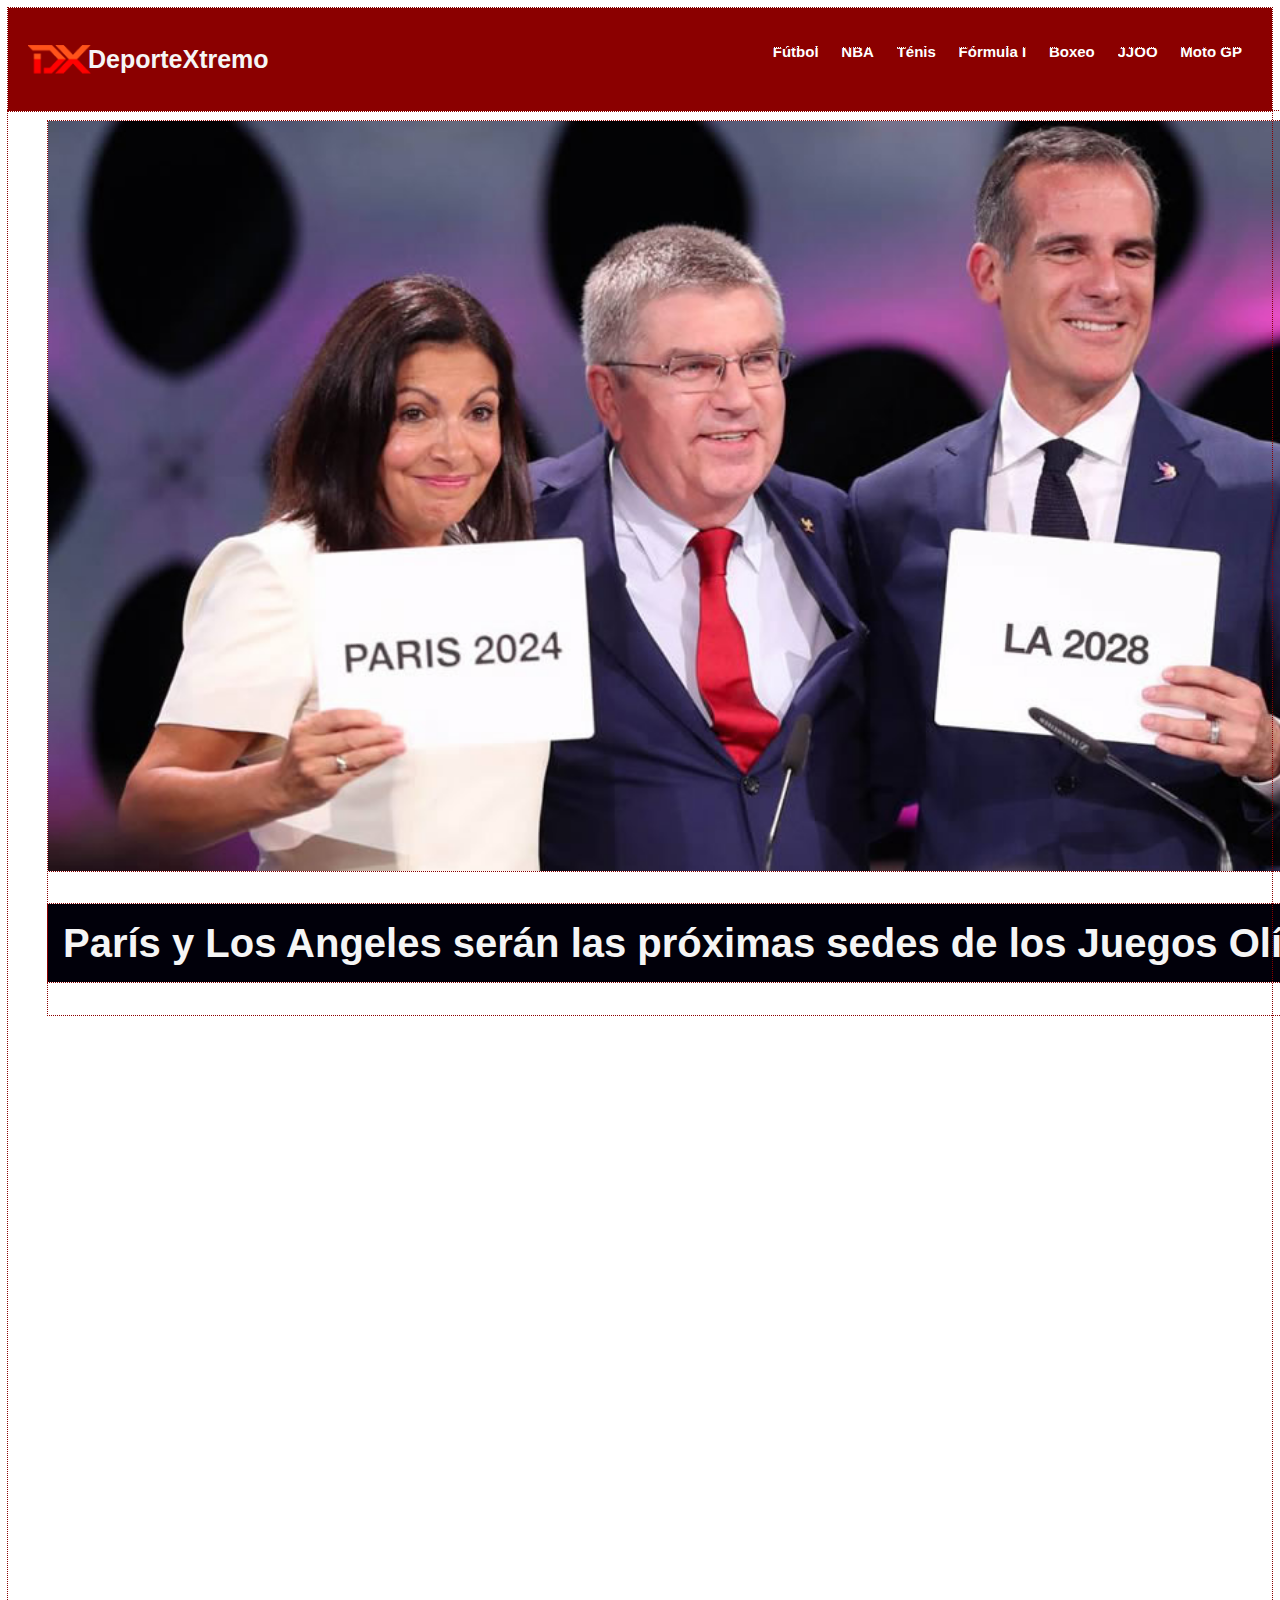
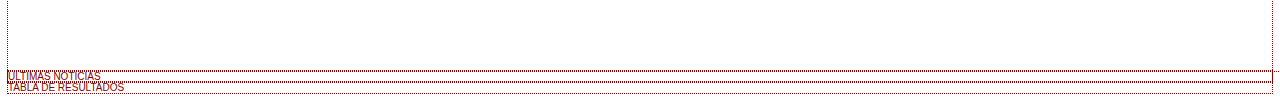
==== index.html @ c5647dcc "Animaciones básicas" ====
<!DOCTYPE html>
<html lang="es-AR">
<head>
    <meta charset="UTF-8">
    <title>DX DeporteXtremo</title>
    </head>
    <link rel="stylesheet" href="https://meyerweb.com/eric/tools/css/reset/reset.css">
    <link rel="stylesheet" href="css/style.css">
<body>
    
    <!-- INICIO HEADER -->
    <header>
        <h1>DeporteXtremo</h1>

            <nav>
                <ul>
                    <li><a href="#">Fútbol</a></li>
                    <li><a href="#">NBA</a></li>
                    <li><a href="#">Ténis</a></li>
                    <li><a href="#">Fórmula I</a></li>
                    <li><a href="#">Boxeo</a></li>
                    <li><a href="#">JJOO</a></li>
                    <li><a href="#">Moto GP</a></li>
                </ul>
            </nav>

    </header>

    <main>

        <section id="noticias_destacadas">

        <!-- INICIO NOTICIAS DESTACADAS -->
        <!-- Destacada #1 -->
            <figure>
                <img src="img/juegos-olimpicos.jpg" alt="JJOO Sorteo">
                    <figcaption>
                        <h2>París y Los Angeles serán las próximas sedes de los Juegos Olímpicos</h2>
                    </figcaption>
            </figure>
        <!-- Destacada #2 -->
            <figure>
                <img src="img/f1.jpg" alt="F1">
                    <figcaption>
                        <h2>Ricciardo marcó el ritmo en los libres de Azerbaiyán</h2>
                    </figcaption>
            </figure>
        <!-- Destacada #3 -->
            <figure>
                <img src="img/rally.jpg" alt="Rally">
                    <figcaption>
                        <h2>En Córdoba arrancó la primer etapa del 38° Rally de la Argentina</h2>
                    </figcaption>
                    </figure>
      
          <!-- FIN NOTICIAS DESTACADAS -->

        </section>

        <section id="ultimas_noticias">
            ULTIMAS NOTICIAS
        </section>

        <section id="tabla_resultados">
            TABLA DE RESULTADOS
        </section>

    </main>

</body>
</html>
---- css/style.css ----
:root {
    font-size: 62.5%;

}

* {
    outline: dotted 1px darkred;
}
body {
    font-family: Arial, Helvetica, sans-serif;
    color: darkred;
    font-size: 1rem;
    overflow-x: hidden;
}
header {
    background-color: darkred;
    padding: 2rem;
    overflow: auto;
}
h1 {
    font-size: 2.5rem;
    font-weight: bold;
    color: whitesmoke;
    float: left;
    background-image: url("../img/logo.png");
    background-repeat: no-repeat;
    background-size: contain;
    padding-left: 6rem;
}


nav {
    float: right;
    margin-top: 0.5rem;
}    
    
nav li {
    width: 10rem;
    display: inline;
    margin: 0 1rem;
}

nav li a {
    color: white;
    font-size: 1.5rem;
    font-weight: bolder;
    text-decoration: none;
}

#noticias_destacadas {
    width: 300vw;
    overflow: auto;
    animation: 15s slider infinite;
}

figure {
    float: left;

}

figure img
{
    display: block;
    width: 100%;
}

figure figcaption {
    background-color: rgb(1, 0, 10);
}

figure h2 {
    color: whitesmoke;
    font-weight: bold;
    font-size: 4rem;
    text-align: justify;
    padding: 1.5rem;
    line-height: 120%;
}

@keyframes slider {
    0% { margin-left: 0 }
    20% { margin-left: 0}
    40% { margin-left: -100vw}
    60% { margin-left: -100vw;}
    80% { margin-left: -200vw}
    100% { margin-left: -200vw };
    }
}
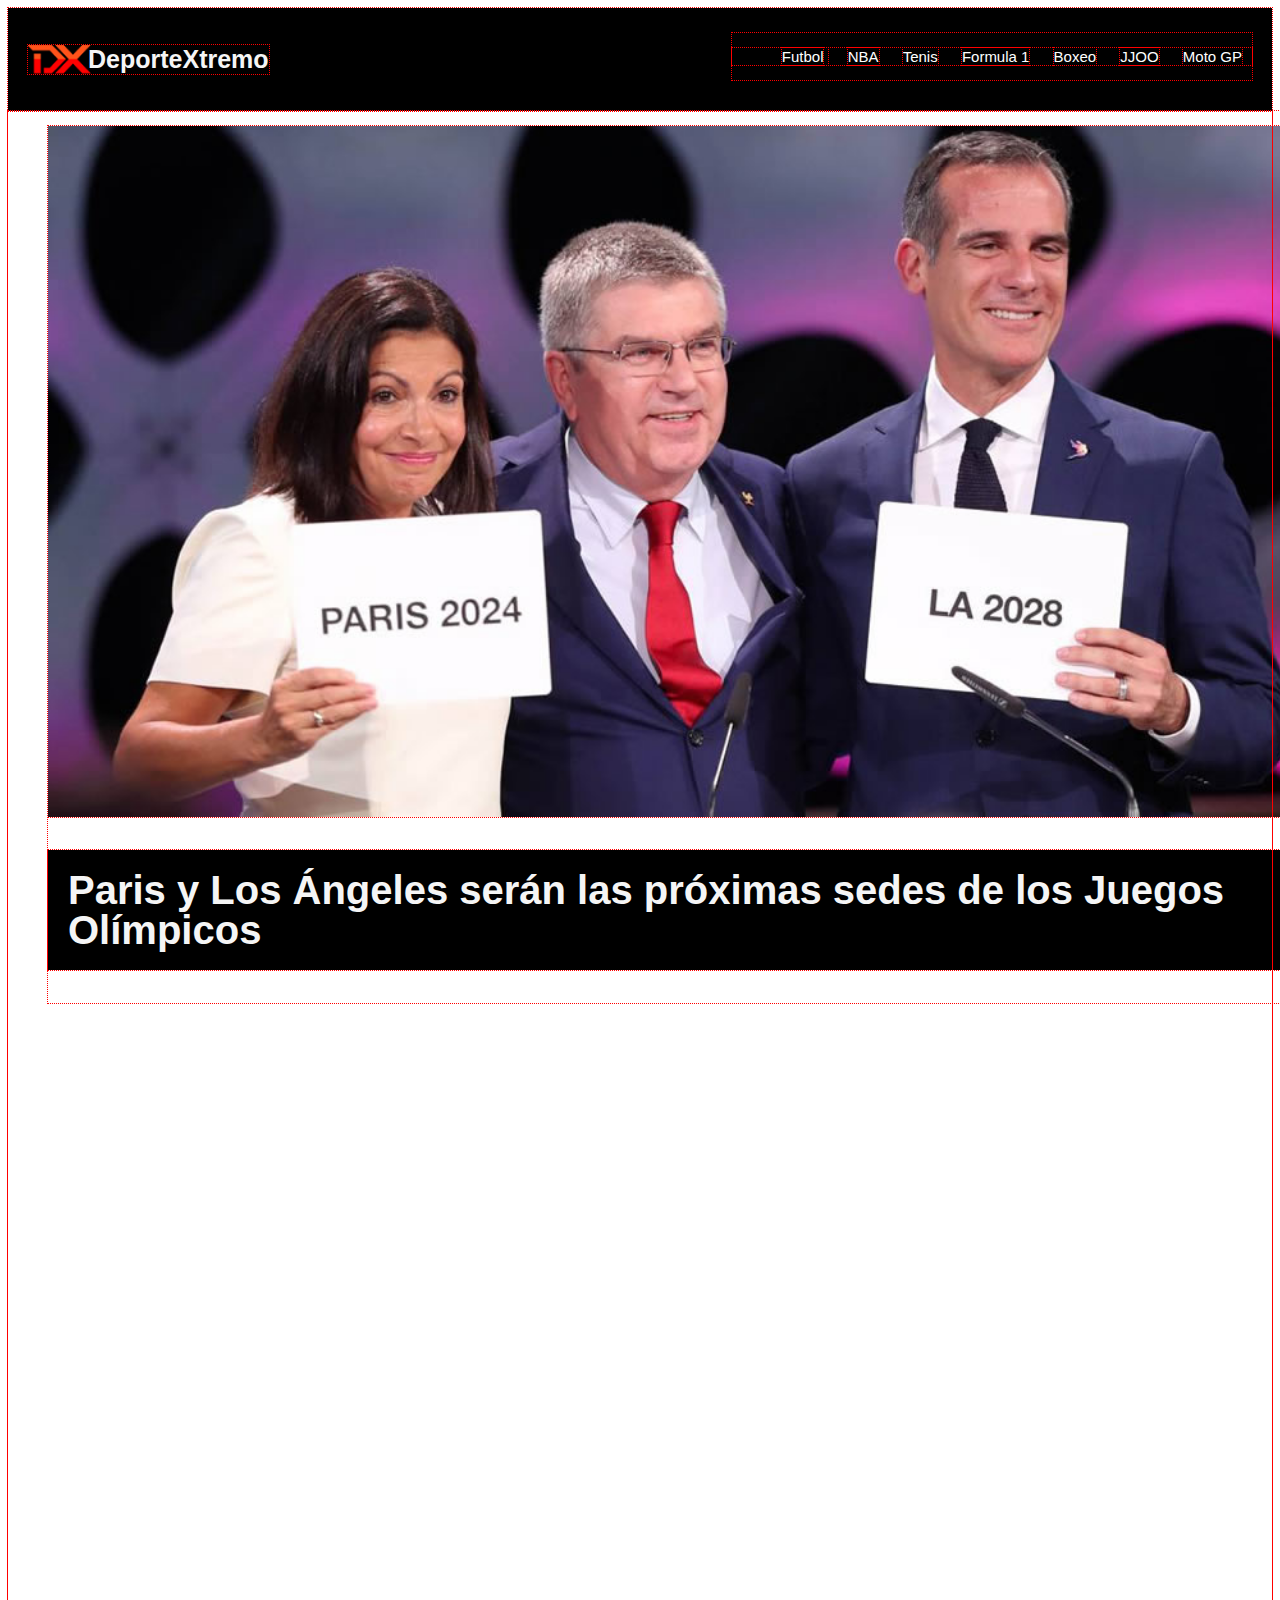
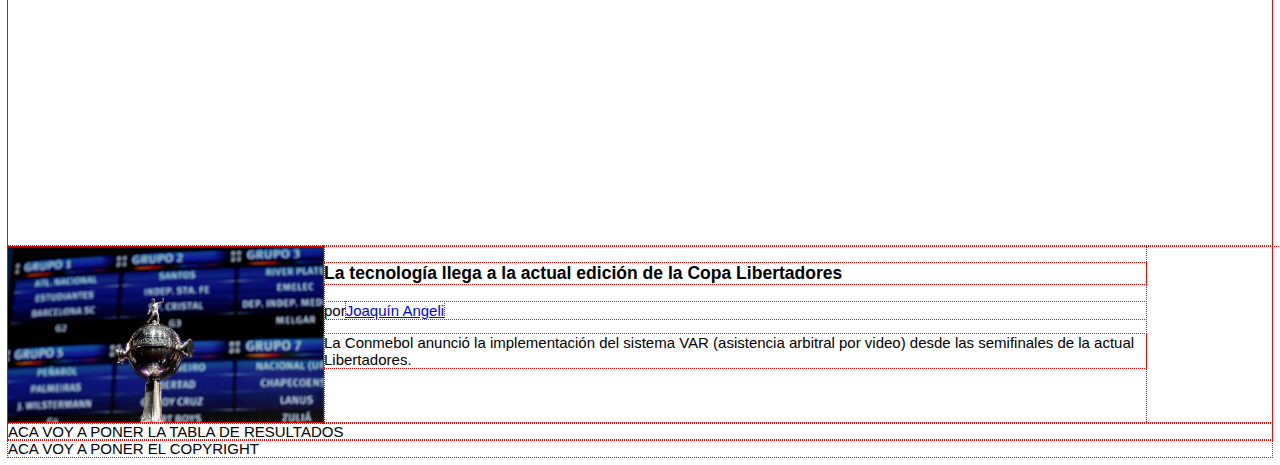
==== commit 5f0a881f: "Incorporando Flexbox" ====
--- a/index.html
+++ b/index.html
@@ -1,71 +1,82 @@
 <!DOCTYPE html>
 <html lang="es-AR">
-<head>
-    <meta charset="UTF-8">
-    <title>DX DeporteXtremo</title>
+    <head>
+        <meta charset="utf-8">
+        <title>DX - DeporteXtremo</title>
+        <link rel="stylesheet" href="https://meyerweb.com/eric/tools/css/reset/reset.css">
+        <link rel="stylesheet" href="css/dx.css">
     </head>
-    <link rel="stylesheet" href="https://meyerweb.com/eric/tools/css/reset/reset.css">
-    <link rel="stylesheet" href="css/style.css">
-<body>
-    
-    <!-- INICIO HEADER -->
-    <header>
-        <h1>DeporteXtremo</h1>
+    <body>
+        <!-- INICIO HEADER -->
+        <header>
+            <h1>DeporteXtremo</h1>
 
             <nav>
                 <ul>
-                    <li><a href="#">Fútbol</a></li>
+                    <li>
+                        <a href="#">Futbol</a>
+                    </li>
                     <li><a href="#">NBA</a></li>
-                    <li><a href="#">Ténis</a></li>
-                    <li><a href="#">Fórmula I</a></li>
+                    <li><a href="#">Tenis</a></li>
+                    <li><a href="#">Formula 1</a></li>
                     <li><a href="#">Boxeo</a></li>
                     <li><a href="#">JJOO</a></li>
                     <li><a href="#">Moto GP</a></li>
                 </ul>
             </nav>
 
-    </header>
+        </header>
+        <!-- FIN DE HEADER -->
 
-    <main>
+        <main>
+            <section id="noticias-destacadas">
+                <!-- INICIO NOTICIAS DESTACADAS -->
+                <!-- Destacada #1 -->
+                <figure>
+                    <img src="img/juegos-olimpicos.jpg" alt="JJOO Sorteo">
+                    <figcaption>
+                        <h2>Paris y Los Ángeles serán las próximas sedes de los Juegos Olímpicos</h2>
+                    </figcaption>
+                </figure>
 
-        <section id="noticias_destacadas">
-
-        <!-- INICIO NOTICIAS DESTACADAS -->
-        <!-- Destacada #1 -->
-            <figure>
-                <img src="img/juegos-olimpicos.jpg" alt="JJOO Sorteo">
-                    <figcaption>
-                        <h2>París y Los Angeles serán las próximas sedes de los Juegos Olímpicos</h2>
-                    </figcaption>
-            </figure>
-        <!-- Destacada #2 -->
-            <figure>
-                <img src="img/f1.jpg" alt="F1">
+                <!-- Destacada #2 -->
+                <figure>
+                    <img src="img/f1.jpg" alt="F1 Azerbaiyán">
                     <figcaption>
                         <h2>Ricciardo marcó el ritmo en los libres de Azerbaiyán</h2>
                     </figcaption>
-            </figure>
-        <!-- Destacada #3 -->
-            <figure>
-                <img src="img/rally.jpg" alt="Rally">
+                </figure>
+
+                <!-- Destacada #3 -->
+                <figure>
+                    <img src="img/rally.jpg" alt="Rally Cordoba">
                     <figcaption>
-                        <h2>En Córdoba arrancó la primer etapa del 38° Rally de la Argentina</h2>
+                        <h2>En Córdoba arrancó la 1er etapa del 38° Rally de la Argentina</h2>
                     </figcaption>
-                    </figure>
-      
-          <!-- FIN NOTICIAS DESTACADAS -->
+                </figure>
+                <!-- FIN DE NOTICIAS DESTACADAS -->
+            </section>
 
-        </section>
+            <section id="ultimas-noticias">
+                <article class="noticia">
+                   <div class="noticia-img">
+                       <img src="img/sorteo-libertadores.jpg">
+                   </div> 
+                   <div class="noticia-txt">
+                       <h3>La tecnología llega a la actual edición de la Copa Libertadores</h3>
+                       <p>por<a href="#">Joaquín Angeli</a></p>
+                       <p>La Conmebol anunció la implementación del sistema VAR (asistencia arbitral por video) desde las semifinales de la actual Libertadores.</p>
+                   </div>
+                </article>
+            </section>
 
-        <section id="ultimas_noticias">
-            ULTIMAS NOTICIAS
-        </section>
+            <section id="tabla-resultados">
+                ACA VOY A PONER LA TABLA DE RESULTADOS
+            </section>
+        </main>
 
-        <section id="tabla_resultados">
-            TABLA DE RESULTADOS
-        </section>
-
-    </main>
-
-</body>
+        <footer>
+            ACA VOY A PONER EL COPYRIGHT
+        </footer>
+    </body>
 </html>--- a/css/dx.css
+++ b/css/dx.css
@@ -0,0 +1,87 @@
+:root {
+    font-size: 62.5%;
+}
+* {
+    outline: dotted 1px red;
+}
+body {
+    font-family: Arial, Helvetica, sans-serif;
+    color: black;
+    font-size: 1.5rem;
+    overflow-x: hidden;
+}
+header {
+    background-color: black;
+    padding: 2rem;
+    overflow: auto;
+}
+h1 {
+    font-size: 2.5rem;
+    font-weight: 600;
+    color: whitesmoke;
+    float: left;
+    background-image: url("../img/logo.png");
+    background-repeat: no-repeat;
+    background-size: contain;
+    padding-left: 6rem;
+}
+nav {
+    float: right;
+    margin-top: 0.5rem;
+}
+nav li {
+    display: inline;
+    margin: 0 1rem;
+}
+nav li a {
+    color: #FFF;
+    text-decoration: none;
+}
+#noticias-destacadas {
+    width: 300vw;
+    overflow: auto;
+    animation: 20s slider infinite;
+}
+figure {
+    float: left;
+    width: 100vw;
+}
+img {
+    display: block;
+    width: 100%;
+}
+figure figcaption {
+    background-color: black;
+}
+figure h2 {
+    color: whitesmoke;
+    font-weight: bold;
+    font-size: 4rem;
+    padding: 2rem;
+    line-height: 100%;
+}
+
+.noticia {
+    display: flex;
+    flex-direction: ;
+}
+
+.noticia-img {
+    width: 25%;
+
+}
+
+.noticia-txt {
+    width: 65%;
+}
+
+@keyframes slider {
+    0% { margin-left: 0 }
+    20% { margin-left: 0 }
+
+    40% { margin-left: -100vw }
+    60% { margin-left: -100vw }
+
+    80% { margin-left: -200vw }
+    100% { margin-left: -200vw }
+}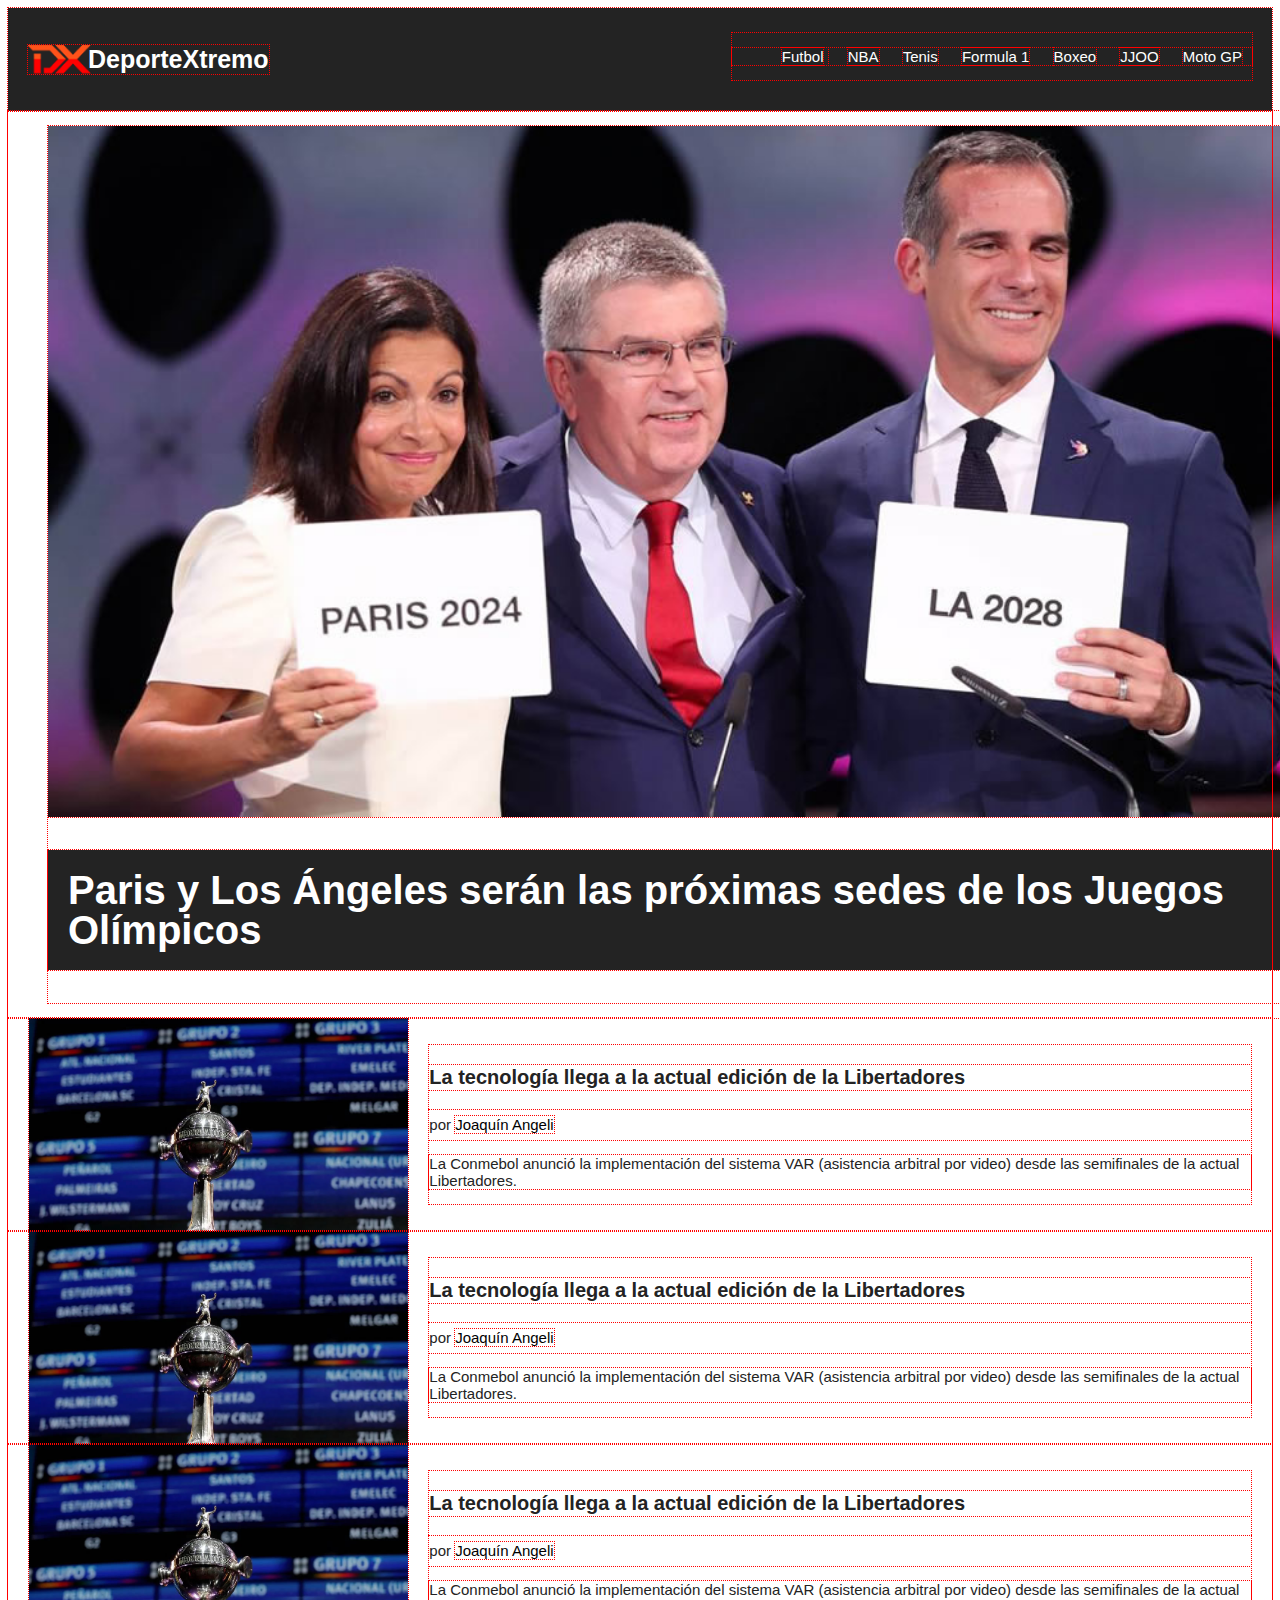
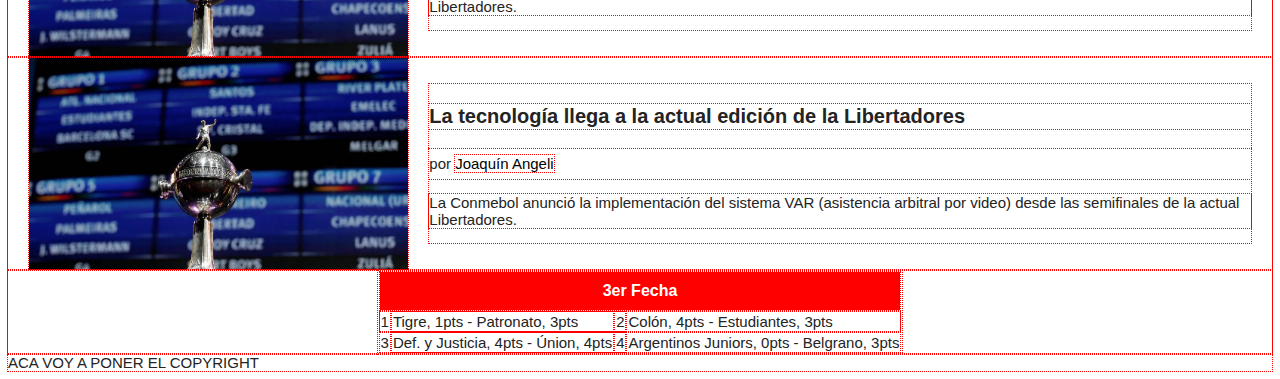
==== commit b35e1c30: "Actualización" ====
--- a/index.html
+++ b/index.html
@@ -39,39 +39,106 @@
                     </figcaption>
                 </figure>
 
-                <!-- Destacada #2 -->
+                <!-- Destacada #2 --
                 <figure>
                     <img src="img/f1.jpg" alt="F1 Azerbaiyán">
                     <figcaption>
                         <h2>Ricciardo marcó el ritmo en los libres de Azerbaiyán</h2>
                     </figcaption>
                 </figure>
+                <!---->
 
-                <!-- Destacada #3 -->
+                <!-- Destacada #3 --
                 <figure>
                     <img src="img/rally.jpg" alt="Rally Cordoba">
                     <figcaption>
                         <h2>En Córdoba arrancó la 1er etapa del 38° Rally de la Argentina</h2>
                     </figcaption>
                 </figure>
+                <!---->
                 <!-- FIN DE NOTICIAS DESTACADAS -->
             </section>
 
             <section id="ultimas-noticias">
+                <!-- Inicio Noticia #1 -->
                 <article class="noticia">
-                   <div class="noticia-img">
-                       <img src="img/sorteo-libertadores.jpg">
-                   </div> 
-                   <div class="noticia-txt">
-                       <h3>La tecnología llega a la actual edición de la Copa Libertadores</h3>
-                       <p>por<a href="#">Joaquín Angeli</a></p>
-                       <p>La Conmebol anunció la implementación del sistema VAR (asistencia arbitral por video) desde las semifinales de la actual Libertadores.</p>
-                   </div>
+                    <div class="noticia-img">
+                        <img src="img/sorteo-libertadores.jpg" alt="Sorteo Libertadores">
+                    </div>
+
+                    <div class="noticia-txt">
+                        <h3>La tecnología llega a la actual edición de la Libertadores</h3>
+                        <p>por <a href="#">Joaquín Angeli</a></p>
+                        <p>La Conmebol anunció la implementación del sistema VAR (asistencia arbitral por video) desde las semifinales de la actual Libertadores.</p>
+                    </div>
                 </article>
+                <!-- Fin de Noticia #1 -->
+                
+                <!-- Inicio Noticia #2 -->
+                <article class="noticia">
+                    <div class="noticia-img">
+                        <img src="img/sorteo-libertadores.jpg" alt="Sorteo Libertadores">
+                    </div>
+
+                    <div class="noticia-txt">
+                        <h3>La tecnología llega a la actual edición de la Libertadores</h3>
+                        <p>por <a href="#">Joaquín Angeli</a></p>
+                        <p>La Conmebol anunció la implementación del sistema VAR (asistencia arbitral por video) desde las semifinales de la actual Libertadores.</p>
+                    </div>
+                </article>
+                <!-- Fin de Noticia #2 -->
+
+                <!-- Inicio Noticia #3 -->
+                <article class="noticia">
+                    <div class="noticia-img">
+                        <img src="img/sorteo-libertadores.jpg" alt="Sorteo Libertadores">
+                    </div>
+
+                    <div class="noticia-txt">
+                        <h3>La tecnología llega a la actual edición de la Libertadores</h3>
+                        <p>por <a href="#">Joaquín Angeli</a></p>
+                        <p>La Conmebol anunció la implementación del sistema VAR (asistencia arbitral por video) desde las semifinales de la actual Libertadores.</p>
+                    </div>
+                </article>
+                <!-- Fin de Noticia #3 -->
+
+                <!-- Inicio Noticia #4 -->
+                <article class="noticia">
+                    <div class="noticia-img">
+                        <img src="img/sorteo-libertadores.jpg" alt="Sorteo Libertadores">
+                    </div>
+
+                    <div class="noticia-txt">
+                        <h3>La tecnología llega a la actual edición de la Libertadores</h3>
+                        <p>por <a href="#">Joaquín Angeli</a></p>
+                        <p>La Conmebol anunció la implementación del sistema VAR (asistencia arbitral por video) desde las semifinales de la actual Libertadores.</p>
+                    </div>
+                </article>
+                <!-- Fin de Noticia #4 -->
             </section>
 
             <section id="tabla-resultados">
-                ACA VOY A PONER LA TABLA DE RESULTADOS
+
+                <table>
+                    <tr>
+                        <th colspan="4">3er Fecha</th>
+                    </tr>
+
+                    <tr>
+                        <td>1</td>
+                        <td>Tigre, 1pts - Patronato, 3pts</td>
+                        <td>2</td>
+                        <td>Colón, 4pts - Estudiantes, 3pts</td>
+                    </tr>
+
+                    <tr>
+                        <td>3</td>
+                        <td>Def. y Justicia, 4pts - Únion, 4pts</td>
+                        <td>4</td>
+                        <td>Argentinos Juniors, 0pts - Belgrano, 3pts</td>
+                    </tr>
+                </table>
+
             </section>
         </main>
 
--- a/css/dx.css
+++ b/css/dx.css
@@ -6,19 +6,19 @@
 }
 body {
     font-family: Arial, Helvetica, sans-serif;
-    color: black;
+    color: #232323;
     font-size: 1.5rem;
     overflow-x: hidden;
 }
 header {
-    background-color: black;
+    background-color: #232323;
     padding: 2rem;
     overflow: auto;
 }
 h1 {
     font-size: 2.5rem;
     font-weight: 600;
-    color: whitesmoke;
+    color: #FFF;
     float: left;
     background-image: url("../img/logo.png");
     background-repeat: no-repeat;
@@ -40,7 +40,7 @@
 #noticias-destacadas {
     width: 300vw;
     overflow: auto;
-    animation: 20s slider infinite;
+    /*animation: 20s slider infinite;*/
 }
 figure {
     float: left;
@@ -51,28 +51,49 @@
     width: 100%;
 }
 figure figcaption {
-    background-color: black;
+    background-color: #232323;
 }
 figure h2 {
-    color: whitesmoke;
+    color: #FFF;
     font-weight: bold;
     font-size: 4rem;
     padding: 2rem;
     line-height: 100%;
 }
-
 .noticia {
     display: flex;
-    flex-direction: ;
+    flex-direction: row;
+    justify-content: space-evenly; /* flext-start | flex-end | center | space-between | space-around | */
+    align-items: center; /* flex-start | flex-end | center | stretch */
+    min-height: 15rem;
 }
-
 .noticia-img {
-    width: 25%;
-
+    width: 30%;
 }
-
 .noticia-txt {
     width: 65%;
+}
+.noticia-txt h3 {
+    font-weight: bold;
+    font-size: 2rem;
+    line-height: 125%;
+}
+.noticia-txt p:nth-of-type(1) {
+    line-height: 200%;
+}
+.noticia-txt p:nth-of-type(1) a {
+    text-decoration: none;
+    color: #000;
+}
+#tabla-resultados table {
+    margin: auto;
+}
+#tabla-resultados table th {
+    background-color: red;
+    color: #FFF;
+    font-weight: bold;
+    font-size: 1.6rem;
+    padding: 1rem;
 }
 
 @keyframes slider {
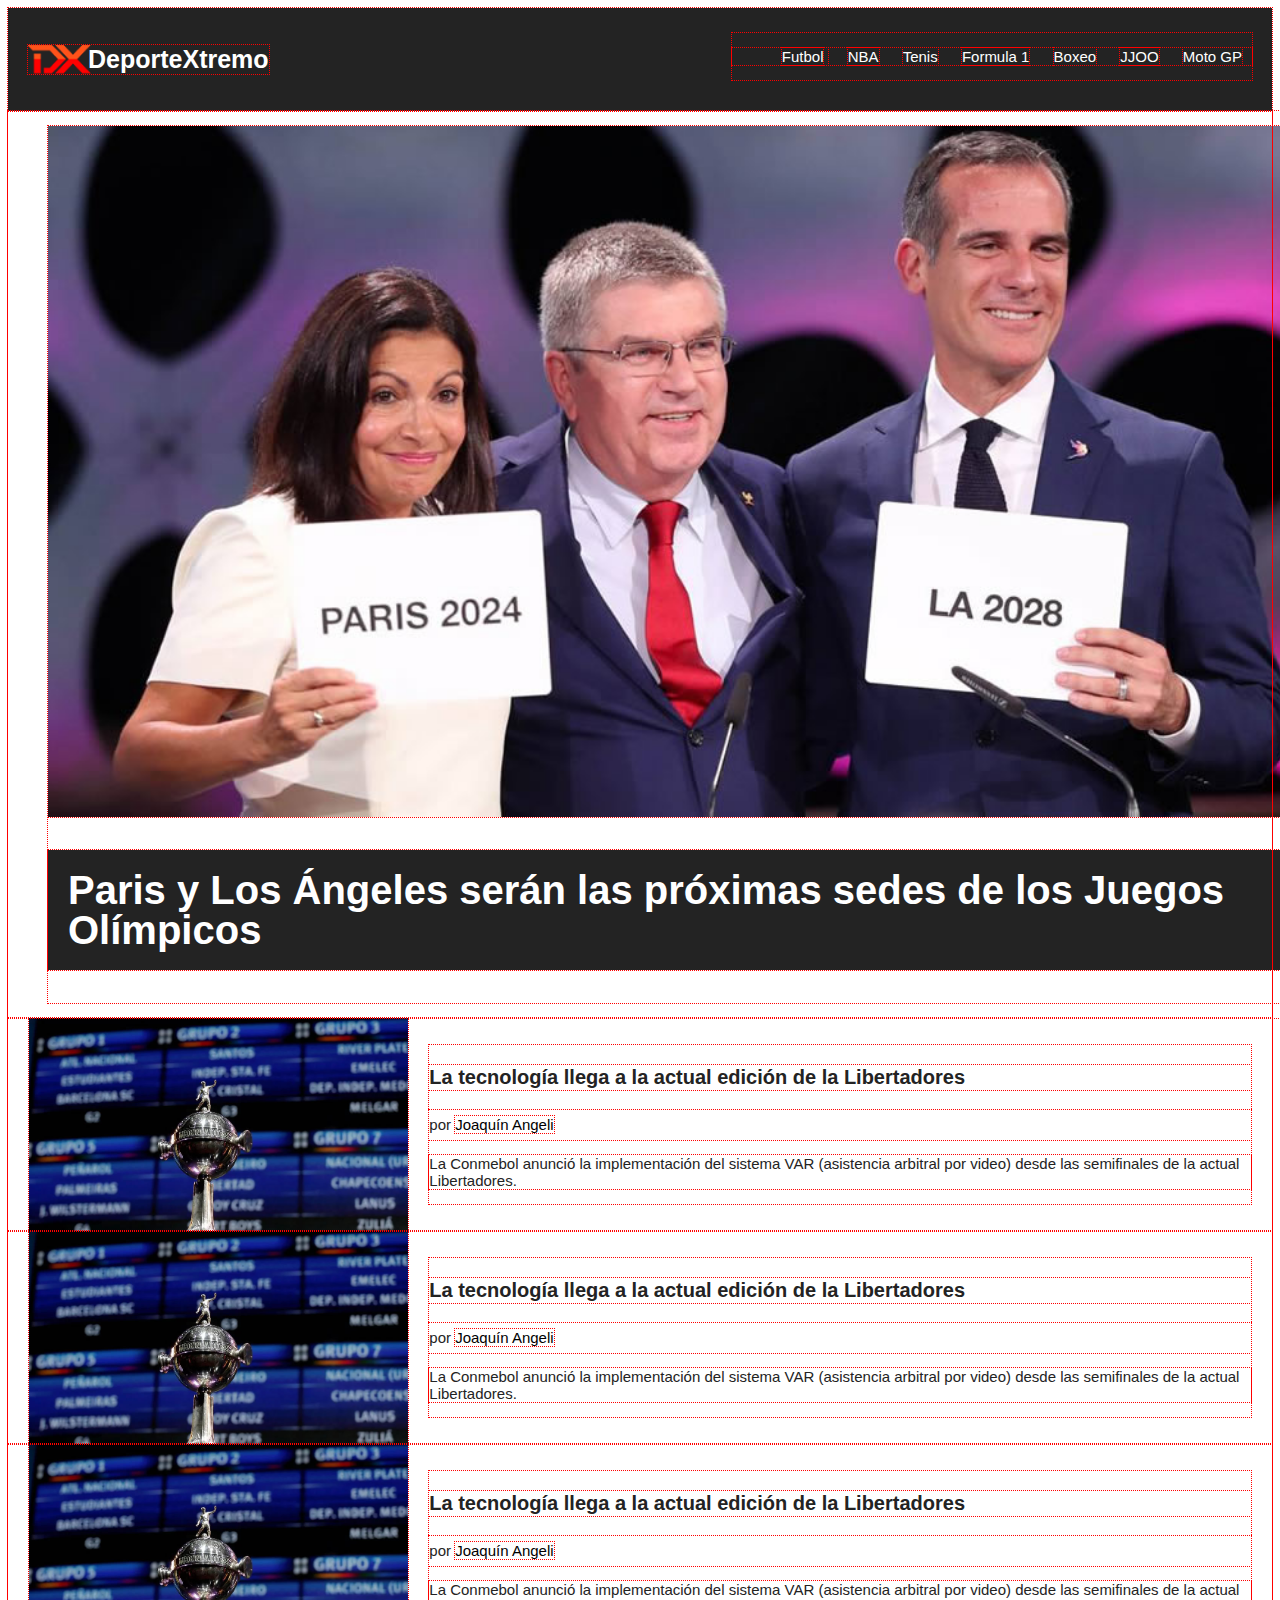
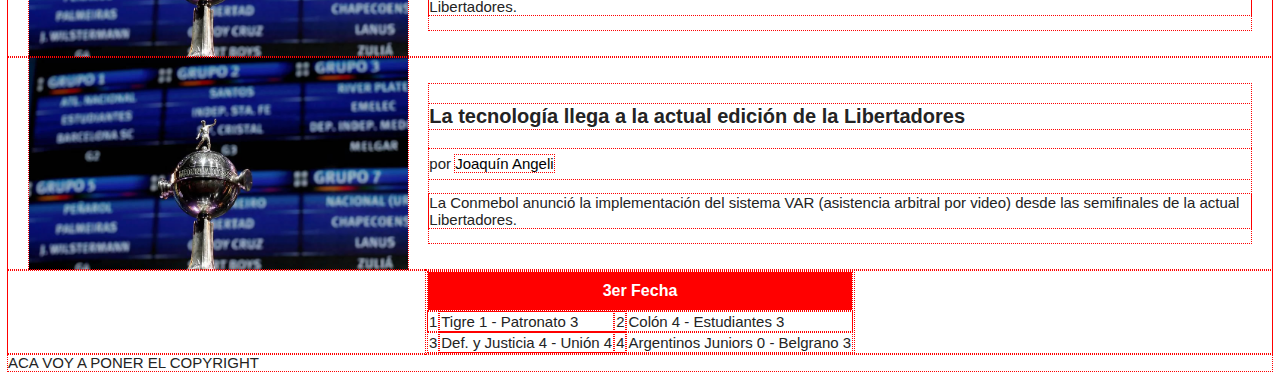
==== commit bdfa0d9f: "Actualización" ====
--- a/index.html
+++ b/index.html
@@ -126,16 +126,16 @@
 
                     <tr>
                         <td>1</td>
-                        <td>Tigre, 1pts - Patronato, 3pts</td>
+                        <td>Tigre 1 - Patronato 3</td>
                         <td>2</td>
-                        <td>Colón, 4pts - Estudiantes, 3pts</td>
+                        <td>Colón 4 - Estudiantes 3</td>
                     </tr>
 
                     <tr>
                         <td>3</td>
-                        <td>Def. y Justicia, 4pts - Únion, 4pts</td>
+                        <td>Def. y Justicia 4 - Unión 4</td>
                         <td>4</td>
-                        <td>Argentinos Juniors, 0pts - Belgrano, 3pts</td>
+                        <td>Argentinos Juniors 0 - Belgrano 3</td>
                     </tr>
                 </table>
 
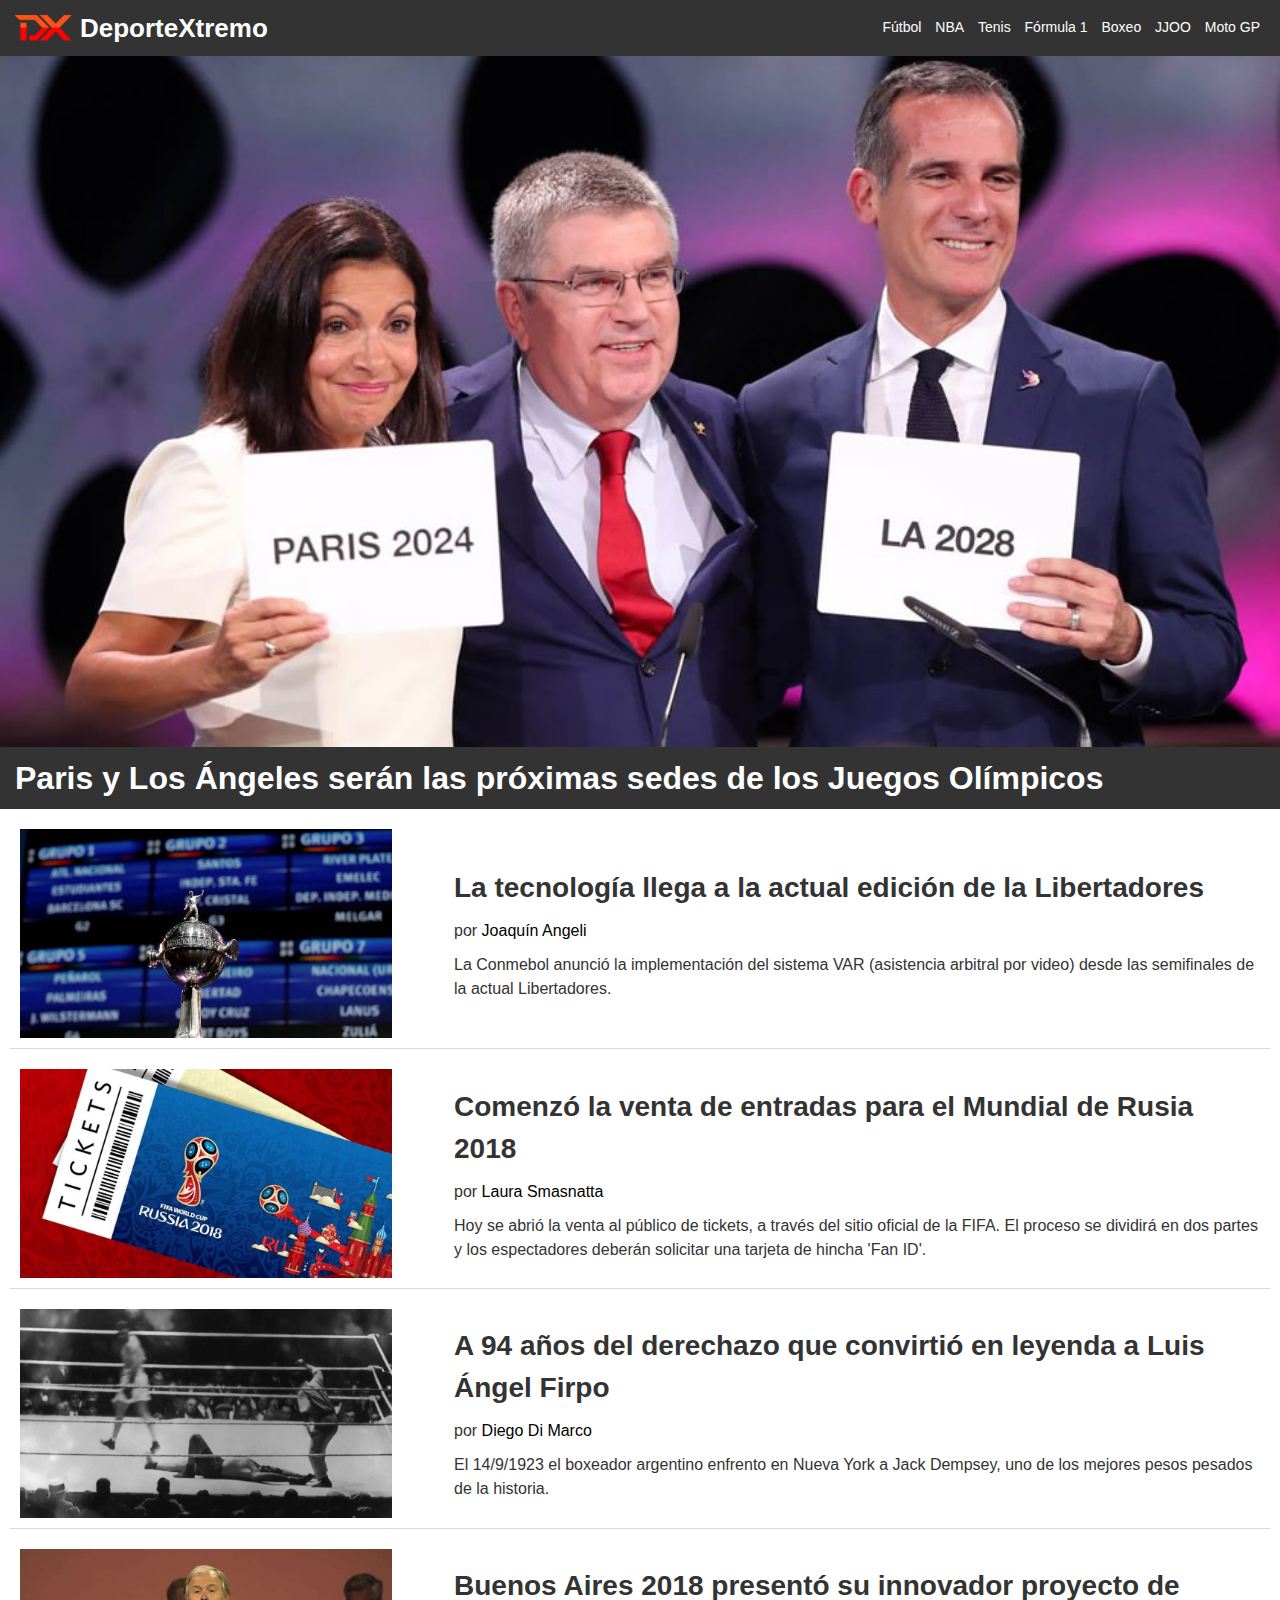
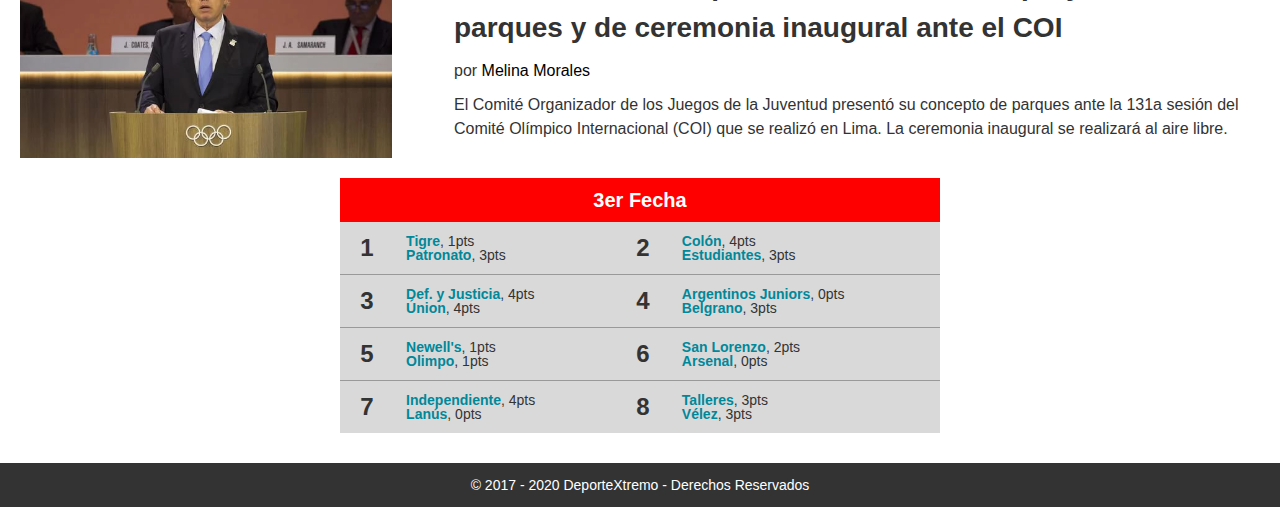
==== commit d491ebe1: "Incorporando Media Queries" ====
--- a/index.html
+++ b/index.html
@@ -1,149 +1,160 @@
 <!DOCTYPE html>
 <html lang="es-AR">
-    <head>
-        <meta charset="utf-8">
-        <title>DX - DeporteXtremo</title>
-        <link rel="stylesheet" href="https://meyerweb.com/eric/tools/css/reset/reset.css">
-        <link rel="stylesheet" href="css/dx.css">
-    </head>
-    <body>
-        <!-- INICIO HEADER -->
-        <header>
-            <h1>DeporteXtremo</h1>
+	<head>
+		<meta charset="utf-8">
+		<title>DX - DeporteXtremo</title>
+		<link rel="stylesheet" href="css/reset.css">
+		<link rel="stylesheet" href="css/dx.css">
+	</head>
 
-            <nav>
-                <ul>
-                    <li>
-                        <a href="#">Futbol</a>
-                    </li>
-                    <li><a href="#">NBA</a></li>
-                    <li><a href="#">Tenis</a></li>
-                    <li><a href="#">Formula 1</a></li>
-                    <li><a href="#">Boxeo</a></li>
-                    <li><a href="#">JJOO</a></li>
-                    <li><a href="#">Moto GP</a></li>
-                </ul>
-            </nav>
+	<body>
+		<!-- ↓ Aca empieza el contenido web en HTML ↓ -->
+		<header>
+			<h1>DeporteXtremo</h1>
+			<nav>
+				<ul>
+					<li><a href="#">Fútbol</a></li>
+					<li><a href="#">NBA</a></li>
+					<li><a href="#">Tenis</a></li>
+					<li><a href="#">Fórmula 1</a></li>
+					<li><a href="#">Boxeo</a></li>
+					<li><a href="#">JJOO</a></li>
+					<li><a href="#">Moto GP</a></li>
+				</ul>
+			</nav>
+		</header>
+		<main>
 
-        </header>
-        <!-- FIN DE HEADER -->
+			<section id="noticias-destacadas">
 
-        <main>
-            <section id="noticias-destacadas">
-                <!-- INICIO NOTICIAS DESTACADAS -->
-                <!-- Destacada #1 -->
-                <figure>
-                    <img src="img/juegos-olimpicos.jpg" alt="JJOO Sorteo">
-                    <figcaption>
-                        <h2>Paris y Los Ángeles serán las próximas sedes de los Juegos Olímpicos</h2>
-                    </figcaption>
-                </figure>
+				<figure>
+					<img src="img/juegos-olimpicos.jpg">
+					<figcaption>
+						<h2>Paris y Los Ángeles serán las próximas sedes de los Juegos Olímpicos</h2>
+					</figcaption>
+				</figure>
 
-                <!-- Destacada #2 --
-                <figure>
-                    <img src="img/f1.jpg" alt="F1 Azerbaiyán">
-                    <figcaption>
-                        <h2>Ricciardo marcó el ritmo en los libres de Azerbaiyán</h2>
-                    </figcaption>
-                </figure>
-                <!---->
+				<figure>
+					<img src="img/f1.jpg">
+					<figcaption>
+						<h2>Ricciardo marcó el ritmo en los libres de Azerbaiyán</h2>
+					</figcaption>
+				</figure>
 
-                <!-- Destacada #3 --
-                <figure>
-                    <img src="img/rally.jpg" alt="Rally Cordoba">
-                    <figcaption>
-                        <h2>En Córdoba arrancó la 1er etapa del 38° Rally de la Argentina</h2>
-                    </figcaption>
-                </figure>
-                <!---->
-                <!-- FIN DE NOTICIAS DESTACADAS -->
-            </section>
+				<figure>
+					<img src="img/rally.jpg">
+					<figcaption>
+						<h2>En Córdoba arrancó la 1er etapa del 38° Rally de la Argentina</h2>
+					</figcaption>
+				</figure>
 
-            <section id="ultimas-noticias">
-                <!-- Inicio Noticia #1 -->
-                <article class="noticia">
-                    <div class="noticia-img">
-                        <img src="img/sorteo-libertadores.jpg" alt="Sorteo Libertadores">
-                    </div>
+			</section>
 
-                    <div class="noticia-txt">
-                        <h3>La tecnología llega a la actual edición de la Libertadores</h3>
-                        <p>por <a href="#">Joaquín Angeli</a></p>
-                        <p>La Conmebol anunció la implementación del sistema VAR (asistencia arbitral por video) desde las semifinales de la actual Libertadores.</p>
-                    </div>
-                </article>
-                <!-- Fin de Noticia #1 -->
-                
-                <!-- Inicio Noticia #2 -->
-                <article class="noticia">
-                    <div class="noticia-img">
-                        <img src="img/sorteo-libertadores.jpg" alt="Sorteo Libertadores">
-                    </div>
+			<section id="ultimas-noticias">
+				<!-- Inicio Noticia #1 -->
+				<article class="noticia">
 
-                    <div class="noticia-txt">
-                        <h3>La tecnología llega a la actual edición de la Libertadores</h3>
-                        <p>por <a href="#">Joaquín Angeli</a></p>
-                        <p>La Conmebol anunció la implementación del sistema VAR (asistencia arbitral por video) desde las semifinales de la actual Libertadores.</p>
-                    </div>
-                </article>
-                <!-- Fin de Noticia #2 -->
+					<div class="noticia-img">
+						<img src="img/sorteo-libertadores.jpg">
+					</div>
 
-                <!-- Inicio Noticia #3 -->
-                <article class="noticia">
-                    <div class="noticia-img">
-                        <img src="img/sorteo-libertadores.jpg" alt="Sorteo Libertadores">
-                    </div>
+					<div class="noticia-txt">
+						<h3>La tecnología llega a la actual edición de la Libertadores</h3>
+						<p>por <a href="#">Joaquín Angeli</a></p>
+						<p>La Conmebol anunció la implementación del sistema VAR (asistencia arbitral por video) desde las semifinales de la actual Libertadores.</p>
+					</div>
 
-                    <div class="noticia-txt">
-                        <h3>La tecnología llega a la actual edición de la Libertadores</h3>
-                        <p>por <a href="#">Joaquín Angeli</a></p>
-                        <p>La Conmebol anunció la implementación del sistema VAR (asistencia arbitral por video) desde las semifinales de la actual Libertadores.</p>
-                    </div>
-                </article>
-                <!-- Fin de Noticia #3 -->
+				</article>
+				<!-- Fin Noticia #1 -->
 
-                <!-- Inicio Noticia #4 -->
-                <article class="noticia">
-                    <div class="noticia-img">
-                        <img src="img/sorteo-libertadores.jpg" alt="Sorteo Libertadores">
-                    </div>
+				<!-- Inicio Noticia #2 -->
+				<article class="noticia">
 
-                    <div class="noticia-txt">
-                        <h3>La tecnología llega a la actual edición de la Libertadores</h3>
-                        <p>por <a href="#">Joaquín Angeli</a></p>
-                        <p>La Conmebol anunció la implementación del sistema VAR (asistencia arbitral por video) desde las semifinales de la actual Libertadores.</p>
-                    </div>
-                </article>
-                <!-- Fin de Noticia #4 -->
-            </section>
+					<div class="noticia-img">
+						<img src="img/tickets-rusia-mundial.jpg">
+					</div>
 
-            <section id="tabla-resultados">
+					<div class="noticia-txt">
+						<h3>Comenzó la venta de entradas para el Mundial de Rusia 2018</h3>
+						<p>por <a href="#">Laura Smasnatta</a></p>
+						<p>Hoy se abrió la venta al público de tickets, a través del sitio oficial de la FIFA. El proceso se dividirá en dos partes y los espectadores deberán solicitar una tarjeta de hincha 'Fan ID'.</p>
+					</div>
 
-                <table>
-                    <tr>
-                        <th colspan="4">3er Fecha</th>
-                    </tr>
+				</article>
+				<!-- Fin Noticia #2 -->
 
-                    <tr>
-                        <td>1</td>
-                        <td>Tigre 1 - Patronato 3</td>
-                        <td>2</td>
-                        <td>Colón 4 - Estudiantes 3</td>
-                    </tr>
+				<!-- Inicio Noticia #3 -->
+				<article class="noticia">
 
-                    <tr>
-                        <td>3</td>
-                        <td>Def. y Justicia 4 - Unión 4</td>
-                        <td>4</td>
-                        <td>Argentinos Juniors 0 - Belgrano 3</td>
-                    </tr>
-                </table>
+					<div class="noticia-img">
+						<img src="img/firpo.jpg">
+					</div>
 
-            </section>
-        </main>
+					<div class="noticia-txt">
+						<h3>A 94 años del derechazo que convirtió en leyenda a Luis Ángel Firpo</h3>
+						<p>por <a href="#">Diego Di Marco</a></p>
+						<p>El 14/9/1923 el boxeador argentino enfrento en Nueva York a Jack Dempsey, uno de los mejores pesos pesados de la historia.</p>
+					</div>
 
-        <footer>
-            ACA VOY A PONER EL COPYRIGHT
-        </footer>
-    </body>
+				</article>
+				<!-- Fin Noticia #3 -->
+
+				<!-- Inicio Noticia #4 -->
+				<article class="noticia">
+
+					<div class="noticia-img">
+						<img src="img/buenos-aires.jpg">
+					</div>
+
+					<div class="noticia-txt">
+						<h3>Buenos Aires 2018 presentó su innovador proyecto de parques y de ceremonia inaugural ante el COI</h3>
+						<p>por <a href="#">Melina Morales</a></p>
+						<p>El Comité Organizador de los Juegos de la Juventud presentó su concepto de parques ante la 131a sesión del Comité Olímpico Internacional (COI) que se realizó en Lima. La ceremonia inaugural se realizará al aire libre.</p>
+					</div>
+
+				</article>
+				<!-- Fin Noticia #4 -->
+			</section>
+
+			<section id="tabla-posiciones">
+				<table>
+					<tr>
+						<th colspan="4">3er Fecha</th>
+					</tr>
+
+					<tr>
+						<td>1</td>
+						<td><span>Tigre</span>, 1pts<br><span>Patronato</span>, 3pts</td>
+						<td>2</td>
+						<td><span>Colón</span>, 4pts<br><span>Estudiantes</span>, 3pts</td>
+					</tr>
+
+					<tr>
+						<td>3</td>
+						<td><span>Def. y Justicia</span>, 4pts<br><span>Únion</span>, 4pts</td>
+						<td>4</td>
+						<td><span>Argentinos Juniors</span>, 0pts<br><span>Belgrano</span>, 3pts</td>
+					</tr>
+
+					<tr>
+						<td>5</td>
+						<td><span>Newell's</span>, 1pts<br><span>Olimpo</span>, 1pts</td>
+						<td>6</td>
+						<td><span>San Lorenzo</span>, 2pts<br><span>Arsenal</span>, 0pts</td>
+					</tr>
+
+					<tr>
+						<td>7</td>
+						<td><span>Independiente</span>, 4pts<br><span>Lanús</span>, 0pts</td>
+						<td>8</td>
+						<td><span>Talleres</span>, 3pts<br><span>Vélez</span>, 3pts</td>
+					</tr>
+				</table>
+			</section>
+
+		</main>
+		<footer>
+			<p>&copy; 2017 - 2020 DeporteXtremo - Derechos Reservados</p>
+		</footer>
+	</body>
 </html>--- a/css/dx.css
+++ b/css/dx.css
@@ -1,108 +1,146 @@
-:root {
-    font-size: 62.5%;
-}
-* {
-    outline: dotted 1px red;
-}
 body {
-    font-family: Arial, Helvetica, sans-serif;
-    color: #232323;
-    font-size: 1.5rem;
-    overflow-x: hidden;
+	font-family: "Helvetica", "Arial", sans-serif;
+	font-size: 14px;
+	color: #333333;
+  overflow-x: hidden;
 }
 header {
-    background-color: #232323;
-    padding: 2rem;
-    overflow: auto;
+	background-color: #333333;
+	padding: 15px;
+	overflow: hidden;
 }
-h1 {
-    font-size: 2.5rem;
-    font-weight: 600;
-    color: #FFF;
-    float: left;
-    background-image: url("../img/logo.png");
-    background-repeat: no-repeat;
-    background-size: contain;
-    padding-left: 6rem;
+header h1 {
+  font-size: 26px;
+	color: #FFFFFF;
+	float: left;
+	background-image: url('../img/logo.png');
+	background-repeat: no-repeat;
+  background-size: contain;
+	padding-left: 65px;
+  font-weight: 700;
+}
+header a {
+	color: #FFFFFF;
+	text-decoration: none;
+	padding: 5px;
+	display: block;
+}
+header a:hover {
+	background-color: #FFFFFF;
+	color: #333333;
 }
 nav {
-    float: right;
-    margin-top: 0.5rem;
+	float: right;
 }
-nav li {
-    display: inline;
-    margin: 0 1rem;
+nav ul li {
+	display: inline-block;
 }
-nav li a {
-    color: #FFF;
-    text-decoration: none;
+img {
+	display: block;
+	width: 100%;
 }
 #noticias-destacadas {
-    width: 300vw;
-    overflow: auto;
-    /*animation: 20s slider infinite;*/
+  width: calc(100vw * 3);
+  overflow: hidden;
+  animation: 15s slider infinite;
+  position: relative;
 }
-figure {
-    float: left;
-    width: 100vw;
+#noticias-destacadas figure {
+  float: left;
+  position: relative;
+  width: 100vw;
 }
-img {
-    display: block;
-    width: 100%;
+#noticias-destacadas figcaption { /* <-- busca al elemento con id="noticias-destacadas" */
+	background-color: #333333;
+	padding: 15px;
 }
-figure figcaption {
-    background-color: #232323;
-}
-figure h2 {
-    color: #FFF;
-    font-weight: bold;
-    font-size: 4rem;
-    padding: 2rem;
-    line-height: 100%;
+#noticias-destacadas h2 {
+	color: #FFFFFF;
+	font-size: 32px;
+	font-weight: 700;
 }
 .noticia {
-    display: flex;
-    flex-direction: row;
-    justify-content: space-evenly; /* flext-start | flex-end | center | space-between | space-around | */
-    align-items: center; /* flex-start | flex-end | center | stretch */
-    min-height: 15rem;
+	border-bottom: solid 1px #D9D9D9;
+	display: flex;
+	flex-direction: row;
+	align-items: center;
+	justify-content: space-between;
+	padding: 10px;
+	margin: 10px;
+}
+.noticia:last-child {
+	border: none;
 }
 .noticia-img {
-    width: 30%;
+	width: 30%;
 }
 .noticia-txt {
-    width: 65%;
+	width: 65%
 }
 .noticia-txt h3 {
-    font-weight: bold;
-    font-size: 2rem;
-    line-height: 125%;
+	font-weight: 700;
+	font-size: 28px;
 }
-.noticia-txt p:nth-of-type(1) {
-    line-height: 200%;
+.noticia-txt a {
+	text-decoration: none;
+	color: #000;
 }
-.noticia-txt p:nth-of-type(1) a {
-    text-decoration: none;
-    color: #000;
+.noticia-txt p {
+	font-size: 16px;
 }
-#tabla-resultados table {
-    margin: auto;
+.noticia-txt h3,
+.noticia-txt p {
+	line-height: 1.5;
+	margin-top: 10px;
+	margin-bottom: 10px;
 }
-#tabla-resultados table th {
-    background-color: red;
-    color: #FFF;
-    font-weight: bold;
-    font-size: 1.6rem;
-    padding: 1rem;
+#tabla-posiciones td,
+#tabla-posiciones th {
+	padding: 12px;
 }
-
+#tabla-posiciones th {
+	background-color: #FF0000;
+	color: #FFFFFF;
+	font-size: 20px;
+	font-weight: 700;
+}
+#tabla-posiciones td {
+	background-color: #D9D9D9;
+	vertical-align: middle;
+}
+#tabla-posiciones tr {
+	border-bottom: solid 1px #999999;
+}
+#tabla-posiciones tr:first-child,
+#tabla-posiciones tr:last-child {
+	border: none;
+}
+#tabla-posiciones table {
+	width: 600px;
+	margin: auto;
+}
+#tabla-posiciones td:nth-of-type(odd) {
+	font-weight: 700;
+	font-size: 24px;
+	text-align: center;
+}
+#tabla-posiciones td:nth-of-type(even) span {
+	font-weight: 700;
+	color: #008899;
+}
+footer {
+	background-color: #333333;
+	color: #FFFFFF;
+	text-align: center;
+	padding: 15px;
+	margin-top: 30px;
+}
+/* Animaciones CSS */
 @keyframes slider {
-    0% { margin-left: 0 }
-    20% { margin-left: 0 }
-
-    40% { margin-left: -100vw }
-    60% { margin-left: -100vw }
-
-    80% { margin-left: -200vw }
-    100% { margin-left: -200vw }
+    0% { left: 0 }
+   20% { left: 0 }
+   40% { left: -100vw }
+   60% { left: -100vw }
+   80% { left: -200vw }
+  100% { left: -200vw }
 }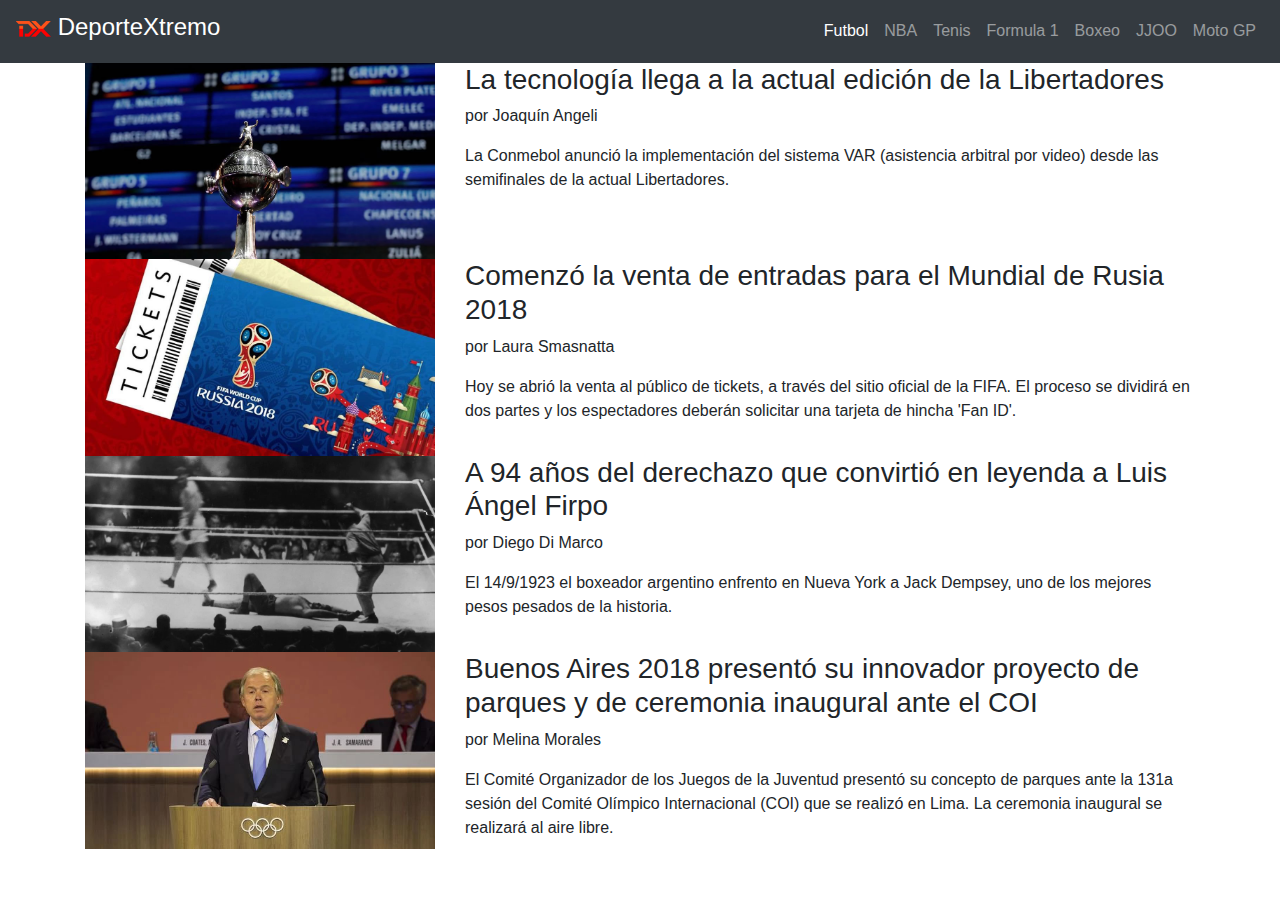
==== commit a3b9c326: "Maquetando con Bootstrap 4" ====
--- a/index.html
+++ b/index.html
@@ -1,160 +1,130 @@
-<!DOCTYPE html>
-<html lang="es-AR">
+<!doctype html>
+<html lang="en">
 	<head>
+		<!-- Required meta tags -->
 		<meta charset="utf-8">
+		<meta name="viewport" content="width=device-width, initial-scale=1, shrink-to-fit=no">
+
+		<!-- Bootstrap CSS -->
+		<link rel="stylesheet" href="https://stackpath.bootstrapcdn.com/bootstrap/4.4.1/css/bootstrap.min.css" integrity="sha384-Vkoo8x4CGsO3+Hhxv8T/Q5PaXtkKtu6ug5TOeNV6gBiFeWPGFN9MuhOf23Q9Ifjh" crossorigin="anonymous">
+
 		<title>DX - DeporteXtremo</title>
-		<link rel="stylesheet" href="css/reset.css">
-		<link rel="stylesheet" href="css/dx.css">
 	</head>
 
 	<body>
-		<!-- ↓ Aca empieza el contenido web en HTML ↓ -->
-		<header>
-			<h1>DeporteXtremo</h1>
-			<nav>
-				<ul>
-					<li><a href="#">Fútbol</a></li>
-					<li><a href="#">NBA</a></li>
-					<li><a href="#">Tenis</a></li>
-					<li><a href="#">Fórmula 1</a></li>
-					<li><a href="#">Boxeo</a></li>
-					<li><a href="#">JJOO</a></li>
-					<li><a href="#">Moto GP</a></li>
+		<!-- INICIO HEADER -->
+		<nav class="navbar navbar-expand-lg navbar-dark bg-dark">
+			<a class="navbar-brand" href="#">
+				<h1 class="h4">
+					<img src="img/logo.png" width="35" class="d-inline-block align-middle" alt="">
+					DeporteXtremo
+				</h1>
+			</a>
+			<button class="navbar-toggler" type="button" data-toggle="collapse" data-target="#navbarSupportedContent"
+				aria-controls="navbarSupportedContent" aria-expanded="false" aria-label="Toggle navigation">
+				<span class="navbar-toggler-icon"></span>
+			</button>
+
+			<div class="collapse navbar-collapse" id="navbarSupportedContent">
+				<ul class="navbar-nav ml-auto text-center">
+					<li class="nav-item active">
+						<a class="nav-link" href="#">Futbol <span class="sr-only">(current)</span></a>
+					</li>
+					<li class="nav-item">
+						<a class="nav-link" href="#">NBA</a>
+					</li>
+					<li class="nav-item">
+						<a class="nav-link" href="#">Tenis</a>
+					</li>
+					<li class="nav-item">
+						<a class="nav-link" href="#">Formula 1</a>
+					</li>
+					<li class="nav-item">
+						<a class="nav-link" href="#">Boxeo</a>
+					</li>
+					<li class="nav-item">
+						<a class="nav-link" href="#">JJOO</a>
+					</li>
+					<li class="nav-item">
+						<a class="nav-link" href="#">Moto GP</a>
+					</li>
 				</ul>
-			</nav>
-		</header>
-		<main>
+			</div>
+		</nav>
+		<!-- FIN DE HEADER -->
 
-			<section id="noticias-destacadas">
+		<section class="container">
+			<!-- INICIO NOTICIA #1 -->
+			<article class="row noticia">
 
-				<figure>
-					<img src="img/juegos-olimpicos.jpg">
-					<figcaption>
-						<h2>Paris y Los Ángeles serán las próximas sedes de los Juegos Olímpicos</h2>
-					</figcaption>
-				</figure>
+				<div class="col-12 col-md-3 col-lg-4 noticia-img">
+					<img src="img/sorteo-libertadores.jpg" class="img-fluid">
+				</div>
 
-				<figure>
-					<img src="img/f1.jpg">
-					<figcaption>
-						<h2>Ricciardo marcó el ritmo en los libres de Azerbaiyán</h2>
-					</figcaption>
-				</figure>
+				<div class="col-12 col-md-9 col-lg-8 noticia-txt">
+					<h3>La tecnología llega a la actual edición de la Libertadores</h3>
+					<p>por Joaquín Angeli</p>
+					<p>La Conmebol anunció la implementación del sistema VAR (asistencia arbitral por video) desde las semifinales de la actual Libertadores.</p>
+				</div>
 
-				<figure>
-					<img src="img/rally.jpg">
-					<figcaption>
-						<h2>En Córdoba arrancó la 1er etapa del 38° Rally de la Argentina</h2>
-					</figcaption>
-				</figure>
+			</article>
+			<!-- FIN DE NOTICIA #1 -->
 
-			</section>
+			<!-- INICIO NOTICIA #2 -->
+			<article class="row noticia">
 
-			<section id="ultimas-noticias">
-				<!-- Inicio Noticia #1 -->
-				<article class="noticia">
+				<div class="col-12 col-md-3 col-lg-4 noticia-img">
+					<img src="img/tickets-rusia-mundial.jpg" class="img-fluid">
+				</div>
 
-					<div class="noticia-img">
-						<img src="img/sorteo-libertadores.jpg">
-					</div>
+				<div class="col-12 col-md-9 col-lg-8 noticia-txt">
+					<h3>Comenzó la venta de entradas para el Mundial de Rusia 2018</h3>
+					<p>por Laura Smasnatta</p>
+					<p>Hoy se abrió la venta al público de tickets, a través del sitio oficial de la FIFA. El proceso se dividirá en dos partes y los espectadores deberán solicitar una tarjeta de hincha 'Fan ID'.</p>
+				</div>
 
-					<div class="noticia-txt">
-						<h3>La tecnología llega a la actual edición de la Libertadores</h3>
-						<p>por <a href="#">Joaquín Angeli</a></p>
-						<p>La Conmebol anunció la implementación del sistema VAR (asistencia arbitral por video) desde las semifinales de la actual Libertadores.</p>
-					</div>
+			</article>
+			<!-- FIN DE NOTICIA #2 -->
 
-				</article>
-				<!-- Fin Noticia #1 -->
+			<!-- INICIO NOTICIA #3 -->
+			<article class="row noticia">
 
-				<!-- Inicio Noticia #2 -->
-				<article class="noticia">
+				<div class="col-12 col-md-3 col-lg-4 noticia-img">
+					<img src="img/firpo.jpg" class="img-fluid">
+				</div>
 
-					<div class="noticia-img">
-						<img src="img/tickets-rusia-mundial.jpg">
-					</div>
+				<div class="col-12 col-md-9 col-lg-8 noticia-txt">
+					<h3>A 94 años del derechazo que convirtió en leyenda a Luis Ángel Firpo</h3>
+					<p>por Diego Di Marco</p>
+					<p>El 14/9/1923 el boxeador argentino enfrento en Nueva York a Jack Dempsey, uno de los mejores pesos pesados de la historia.</p>
+				</div>
 
-					<div class="noticia-txt">
-						<h3>Comenzó la venta de entradas para el Mundial de Rusia 2018</h3>
-						<p>por <a href="#">Laura Smasnatta</a></p>
-						<p>Hoy se abrió la venta al público de tickets, a través del sitio oficial de la FIFA. El proceso se dividirá en dos partes y los espectadores deberán solicitar una tarjeta de hincha 'Fan ID'.</p>
-					</div>
+			</article>
+			<!-- FIN DE NOTICIA #3 -->
 
-				</article>
-				<!-- Fin Noticia #2 -->
+			<!-- INICIO NOTICIA #4 -->
+			<article class="row noticia">
 
-				<!-- Inicio Noticia #3 -->
-				<article class="noticia">
+				<div class="col-12 col-md-3 col-lg-4 noticia-img">
+					<img src="img/buenos-aires.jpg" class="img-fluid">
+				</div>
 
-					<div class="noticia-img">
-						<img src="img/firpo.jpg">
-					</div>
+				<div class="col-12 col-md-9 col-lg-8 noticia-txt">
+					<h3>Buenos Aires 2018 presentó su innovador proyecto de parques y de ceremonia inaugural ante el COI</h3>
+					<p>por Melina Morales</p>
+					<p>El Comité Organizador de los Juegos de la Juventud presentó su concepto de parques ante la 131a sesión del Comité Olímpico Internacional (COI) que se realizó en Lima. La ceremonia inaugural se realizará al aire libre.
+					</p>
+				</div>
 
-					<div class="noticia-txt">
-						<h3>A 94 años del derechazo que convirtió en leyenda a Luis Ángel Firpo</h3>
-						<p>por <a href="#">Diego Di Marco</a></p>
-						<p>El 14/9/1923 el boxeador argentino enfrento en Nueva York a Jack Dempsey, uno de los mejores pesos pesados de la historia.</p>
-					</div>
+			</article>
+			<!-- FIN DE NOTICIA #4 -->
 
-				</article>
-				<!-- Fin Noticia #3 -->
+		</section>
 
-				<!-- Inicio Noticia #4 -->
-				<article class="noticia">
-
-					<div class="noticia-img">
-						<img src="img/buenos-aires.jpg">
-					</div>
-
-					<div class="noticia-txt">
-						<h3>Buenos Aires 2018 presentó su innovador proyecto de parques y de ceremonia inaugural ante el COI</h3>
-						<p>por <a href="#">Melina Morales</a></p>
-						<p>El Comité Organizador de los Juegos de la Juventud presentó su concepto de parques ante la 131a sesión del Comité Olímpico Internacional (COI) que se realizó en Lima. La ceremonia inaugural se realizará al aire libre.</p>
-					</div>
-
-				</article>
-				<!-- Fin Noticia #4 -->
-			</section>
-
-			<section id="tabla-posiciones">
-				<table>
-					<tr>
-						<th colspan="4">3er Fecha</th>
-					</tr>
-
-					<tr>
-						<td>1</td>
-						<td><span>Tigre</span>, 1pts<br><span>Patronato</span>, 3pts</td>
-						<td>2</td>
-						<td><span>Colón</span>, 4pts<br><span>Estudiantes</span>, 3pts</td>
-					</tr>
-
-					<tr>
-						<td>3</td>
-						<td><span>Def. y Justicia</span>, 4pts<br><span>Únion</span>, 4pts</td>
-						<td>4</td>
-						<td><span>Argentinos Juniors</span>, 0pts<br><span>Belgrano</span>, 3pts</td>
-					</tr>
-
-					<tr>
-						<td>5</td>
-						<td><span>Newell's</span>, 1pts<br><span>Olimpo</span>, 1pts</td>
-						<td>6</td>
-						<td><span>San Lorenzo</span>, 2pts<br><span>Arsenal</span>, 0pts</td>
-					</tr>
-
-					<tr>
-						<td>7</td>
-						<td><span>Independiente</span>, 4pts<br><span>Lanús</span>, 0pts</td>
-						<td>8</td>
-						<td><span>Talleres</span>, 3pts<br><span>Vélez</span>, 3pts</td>
-					</tr>
-				</table>
-			</section>
-
-		</main>
-		<footer>
-			<p>&copy; 2017 - 2020 DeporteXtremo - Derechos Reservados</p>
-		</footer>
+		<!-- Optional JavaScript -->
+		<!-- jQuery first, then Popper.js, then Bootstrap JS -->
+		<script src="https://code.jquery.com/jquery-3.4.1.slim.min.js" integrity="sha384-J6qa4849blE2+poT4WnyKhv5vZF5SrPo0iEjwBvKU7imGFAV0wwj1yYfoRSJoZ+n" crossorigin="anonymous"></script>
+		<script src="https://cdn.jsdelivr.net/npm/popper.js@1.16.0/dist/umd/popper.min.js" integrity="sha384-Q6E9RHvbIyZFJoft+2mJbHaEWldlvI9IOYy5n3zV9zzTtmI3UksdQRVvoxMfooAo" crossorigin="anonymous"></script>
+		<script src="https://stackpath.bootstrapcdn.com/bootstrap/4.4.1/js/bootstrap.min.js" integrity="sha384-wfSDF2E50Y2D1uUdj0O3uMBJnjuUD4Ih7YwaYd1iqfktj0Uod8GCExl3Og8ifwB6" crossorigin="anonymous"></script>
 	</body>
 </html>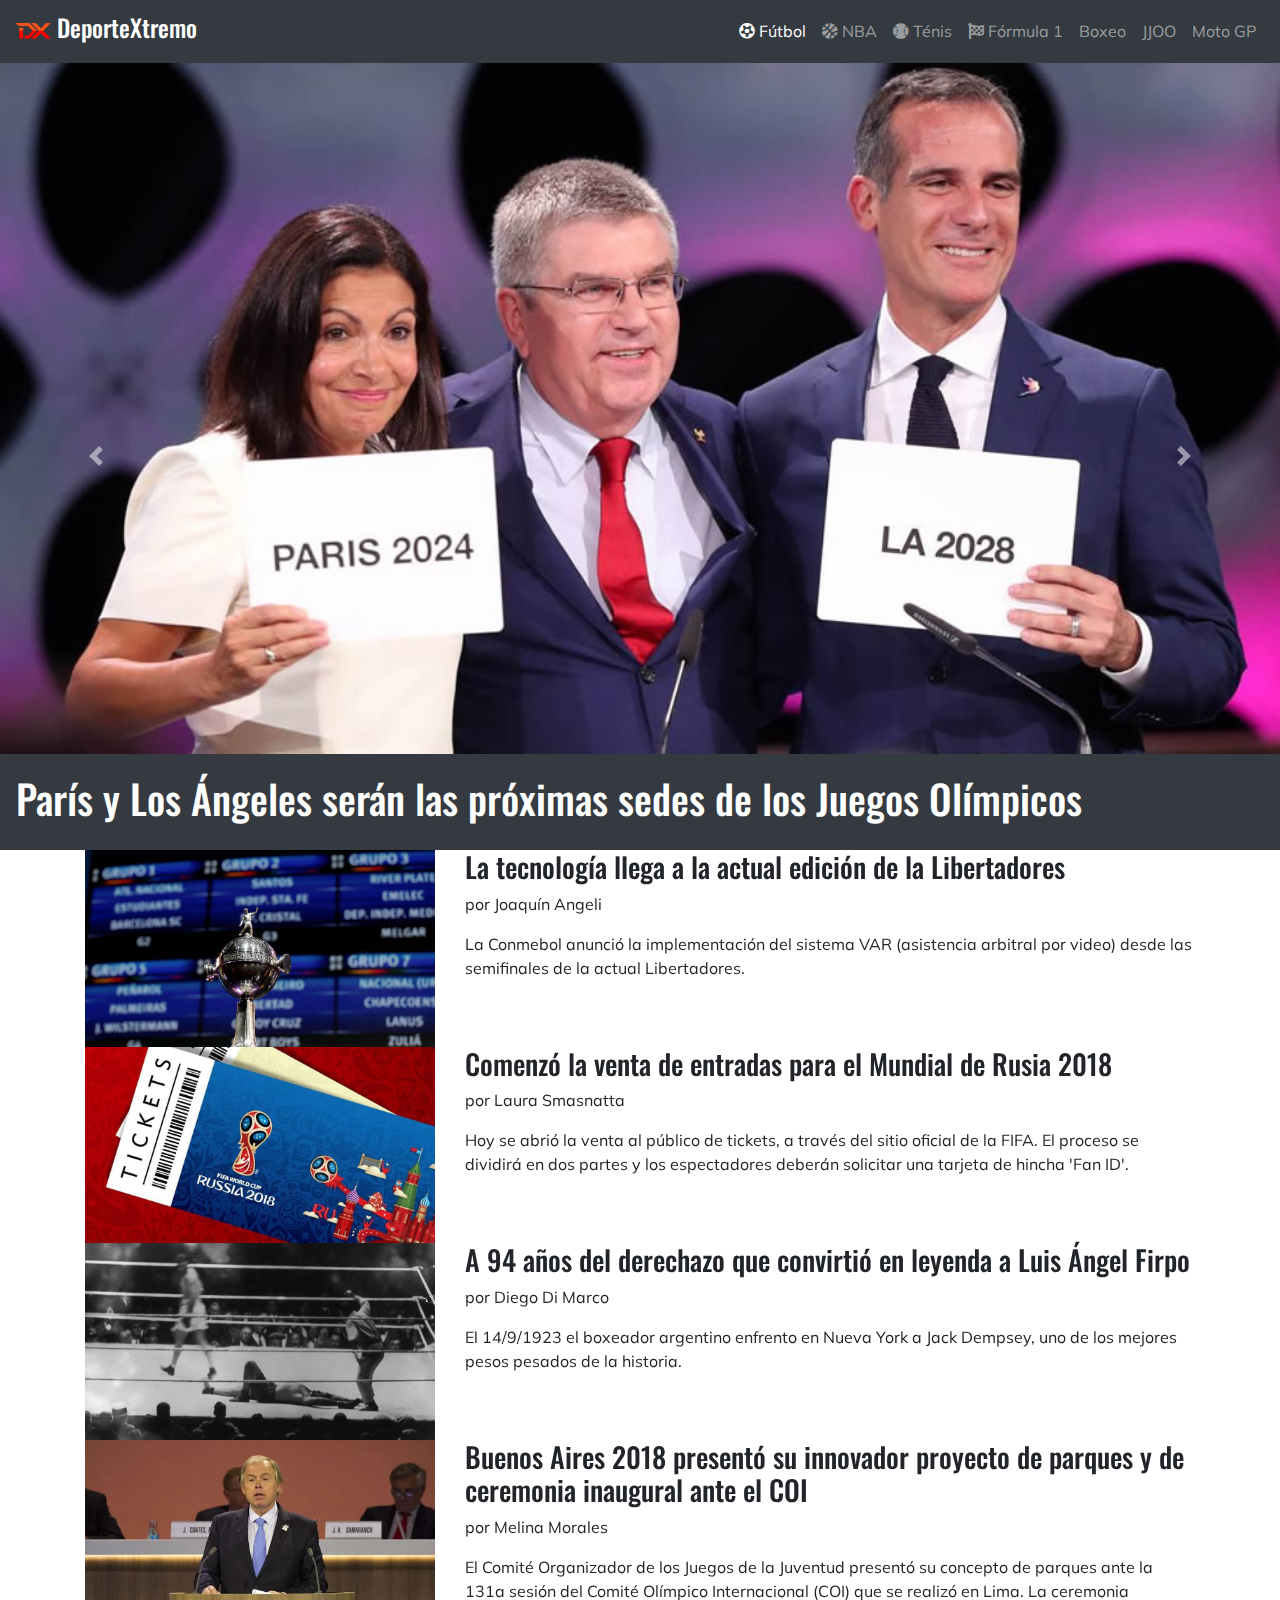
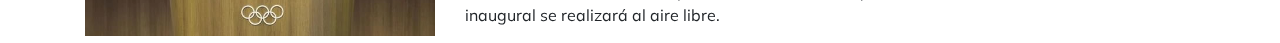
==== commit 02c68423: "Agregando slider y otros con utilidades Bootstrap" ====
--- a/index.html
+++ b/index.html
@@ -4,11 +4,45 @@
 		<!-- Required meta tags -->
 		<meta charset="utf-8">
 		<meta name="viewport" content="width=device-width, initial-scale=1, shrink-to-fit=no">
+		<!-- Primary Meta Tags -->
+		<title>DeporteXtremo - Todo lo Xtremo en un solo lugar</title>
+		<meta name="title" content="DeporteXtremo - Todo lo Xtremo en un solo lugar">
+		<meta name="description" content="Todas las novedades del deporte contada por los que saben. Futbol, NBA, Tenis, Formula 1, Boxeo, JJOO, Moto GP y mucho más...">
+
+		<!-- Open Graph / Facebook -->
+		<meta property="og:type" content="website">
+		<meta property="og:url" content="https://metatags.io/">
+		<meta property="og:title" content="DeporteXtremo - Todo lo Xtremo en un solo lugar">
+		<meta property="og:description" content="Todas las novedades del deporte contada por los que saben. Futbol, NBA, Tenis, Formula 1, Boxeo, JJOO, Moto GP y mucho más...">
+		<meta property="og:image" content="https://metatags.io/assets/meta-tags-16a33a6a8531e519cc0936fbba0ad904e52d35f34a46c97a2c9f6f7dd7d336f2.png">
+
+		<!-- Twitter -->
+		<meta property="twitter:card" content="summary_large_image">
+		<meta property="twitter:url" content="https://metatags.io/">
+		<meta property="twitter:title" content="DeporteXtremo - Todo lo Xtremo en un solo lugar">
+		<meta property="twitter:description" content="Todas las novedades del deporte contada por los que saben. Futbol, NBA, Tenis, Formula 1, Boxeo, JJOO, Moto GP y mucho más...">
+		<meta property="twitter:image" content="https://metatags.io/assets/meta-tags-16a33a6a8531e519cc0936fbba0ad904e52d35f34a46c97a2c9f6f7dd7d336f2.png">
 
 		<!-- Bootstrap CSS -->
+		<link rel="apple-touch-icon" sizes="180x180" href="img/icons/apple-touch-icon.png">
+		<link rel="icon" type="image/png" sizes="32x32" href="img/icons/favicon-32x32.png">
+		<link rel="icon" type="image/png" sizes="16x16" href="img/icons/favicon-16x16.png">
+		<link rel="manifest" href="img/icons/site.webmanifest">
+		<link rel="mask-icon" href="img/icons/safari-pinned-tab.svg" color="#5bbad5">
+		<meta name="msapplication-TileColor" content="#000000">
+		<meta name="theme-color" content="#ffffff">
+
 		<link rel="stylesheet" href="https://stackpath.bootstrapcdn.com/bootstrap/4.4.1/css/bootstrap.min.css" integrity="sha384-Vkoo8x4CGsO3+Hhxv8T/Q5PaXtkKtu6ug5TOeNV6gBiFeWPGFN9MuhOf23Q9Ifjh" crossorigin="anonymous">
-
-		<title>DX - DeporteXtremo</title>
+		<link rel="stylesheet" href="https://fonts.googleapis.com/css2?family=Muli:wght@300&family=Oswald:wght@300;400;500&display=swap">
+		<link rel="stylesheet" href="https://cdnjs.cloudflare.com/ajax/libs/font-awesome/5.13.0/css/all.min.css">
+		<style>
+			body {
+				font-family: 'Muli', sans-serif;
+			}
+			h1,h2,h3,h4,h5,h6 {
+				font-family: 'Oswald', sans-serif;
+			}
+		</style>
 	</head>
 
 	<body>
@@ -28,16 +62,16 @@
 			<div class="collapse navbar-collapse" id="navbarSupportedContent">
 				<ul class="navbar-nav ml-auto text-center">
 					<li class="nav-item active">
-						<a class="nav-link" href="#">Futbol <span class="sr-only">(current)</span></a>
-					</li>
-					<li class="nav-item">
-						<a class="nav-link" href="#">NBA</a>
-					</li>
-					<li class="nav-item">
-						<a class="nav-link" href="#">Tenis</a>
-					</li>
-					<li class="nav-item">
-						<a class="nav-link" href="#">Formula 1</a>
+						<a class="nav-link" href="#"><i class="fas fa-futbol"></i> Fútbol <span class="sr-only">(current)</span></a>
+					</li>
+					<li class="nav-item">
+						<a class="nav-link" href="#"><i class="fas fa-basketball-ball"></i> NBA</a>
+					</li>
+					<li class="nav-item">
+						<a class="nav-link" href="#"><i class="fas fa-baseball-ball"></i> Ténis</a>
+					</li>
+					<li class="nav-item">
+						<a class="nav-link" href="#"><i class="fas fa-flag-checkered"></i> Fórmula 1</a>
 					</li>
 					<li class="nav-item">
 						<a class="nav-link" href="#">Boxeo</a>
@@ -52,6 +86,42 @@
 			</div>
 		</nav>
 		<!-- FIN DE HEADER -->
+
+		<!-- INICIO SLIDER -->
+		  <div id="carouselExampleCaptions" class="carousel slide" data-ride="carousel">
+			<div class="carousel-inner">
+			  <div class="carousel-item active">
+				<img src="img/juegos-olimpicos.jpg" class="d-block w-100" alt="Juegos Olimpicos">
+				<div class="carousel-caption d-none d-md-block position-static bg-dark text-left px-3">
+				  <h2 class="h1">París y Los Ángeles serán las próximas sedes de los Juegos Olímpicos</h2>
+				</div>
+			  </div>
+
+			<figure class="carousel-item">
+				<img src="img/rally.jpg" class="d-block w-100" alt="Rally">
+				<figcaption class="carousel-caption d-none d-md-block position-static bg-dark text-left px-3">
+				  <h2 class="h1">En Córdoba arrancó la 1er etapa del 38° Rally de la Argentina</h2>
+				</figcaption>
+			</figure>
+
+			  <div class="carousel-item">
+				<img src="img/f1.jpg" class="d-block w-100" alt="Formula 1">
+				<div class="carousel-caption d-none d-md-block position-static bg-dark text-left px-3">
+				  <h2 class="h1">Ricciardo marcó el ritmo en los libres de Azerbaiyán este fin de semana</h2>
+				</div>
+			  </div>
+
+			</div>
+			<a class="carousel-control-prev" href="#carouselExampleCaptions" role="button" data-slide="prev">
+			  <span class="carousel-control-prev-icon" aria-hidden="true"></span>
+			  <span class="sr-only">Previous</span>
+			</a>
+			<a class="carousel-control-next" href="#carouselExampleCaptions" role="button" data-slide="next">
+			  <span class="carousel-control-next-icon" aria-hidden="true"></span>
+			  <span class="sr-only">Next</span>
+			</a>
+		  </div>
+		<!-- FIN DE SLIDER -->
 
 		<section class="container">
 			<!-- INICIO NOTICIA #1 -->
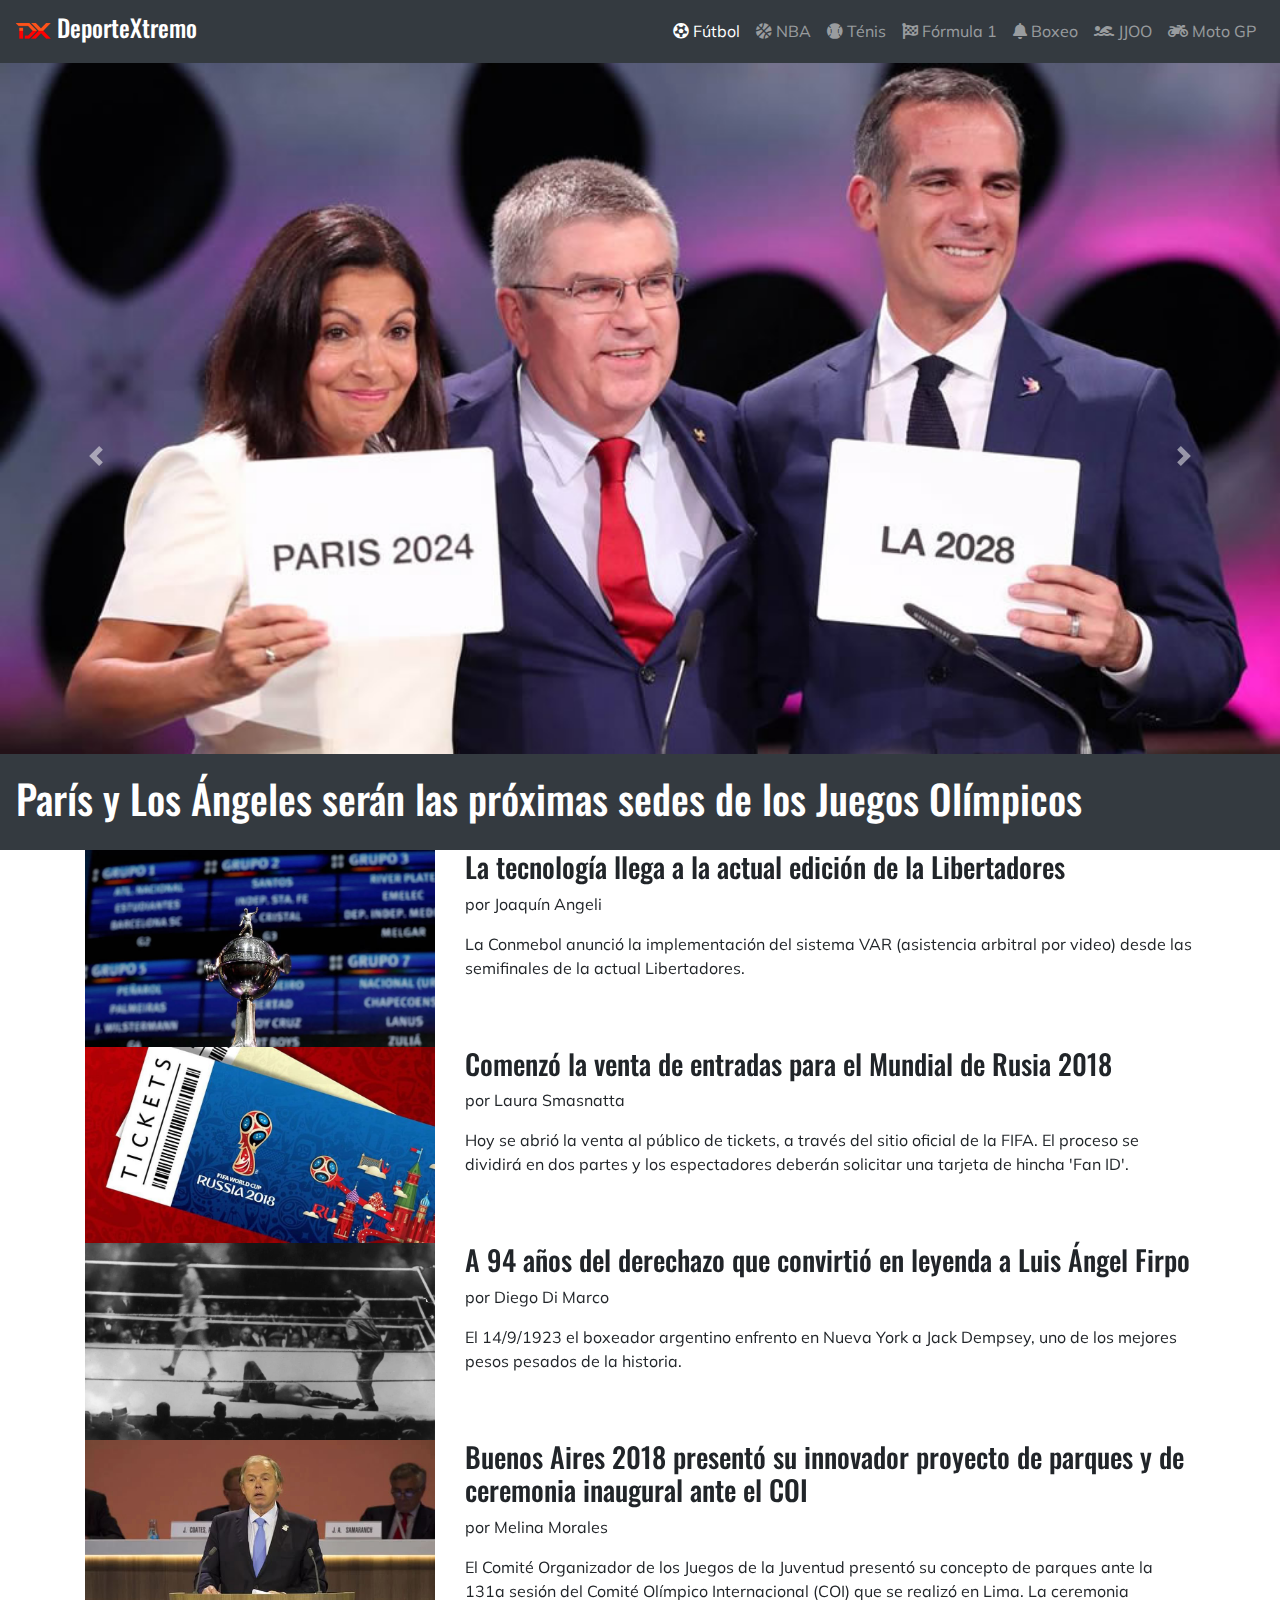
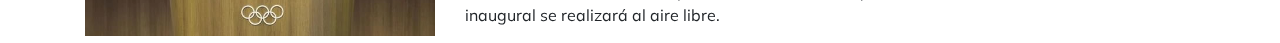
==== commit 4b2c30b1: "Agregando tipografías CSS" ====
--- a/index.html
+++ b/index.html
@@ -74,13 +74,13 @@
 						<a class="nav-link" href="#"><i class="fas fa-flag-checkered"></i> Fórmula 1</a>
 					</li>
 					<li class="nav-item">
-						<a class="nav-link" href="#">Boxeo</a>
-					</li>
-					<li class="nav-item">
-						<a class="nav-link" href="#">JJOO</a>
-					</li>
-					<li class="nav-item">
-						<a class="nav-link" href="#">Moto GP</a>
+						<a class="nav-link" href="#"><i class="fas fa-bell"></i> Boxeo</a>
+					</li>
+					<li class="nav-item">
+						<a class="nav-link" href="#"><i class="fas fa-swimmer"></i> JJOO</a>
+					</li>
+					<li class="nav-item">
+						<a class="nav-link" href="#"><i class="fas fa-motorcycle"></i> Moto GP</a>
 					</li>
 				</ul>
 			</div>
